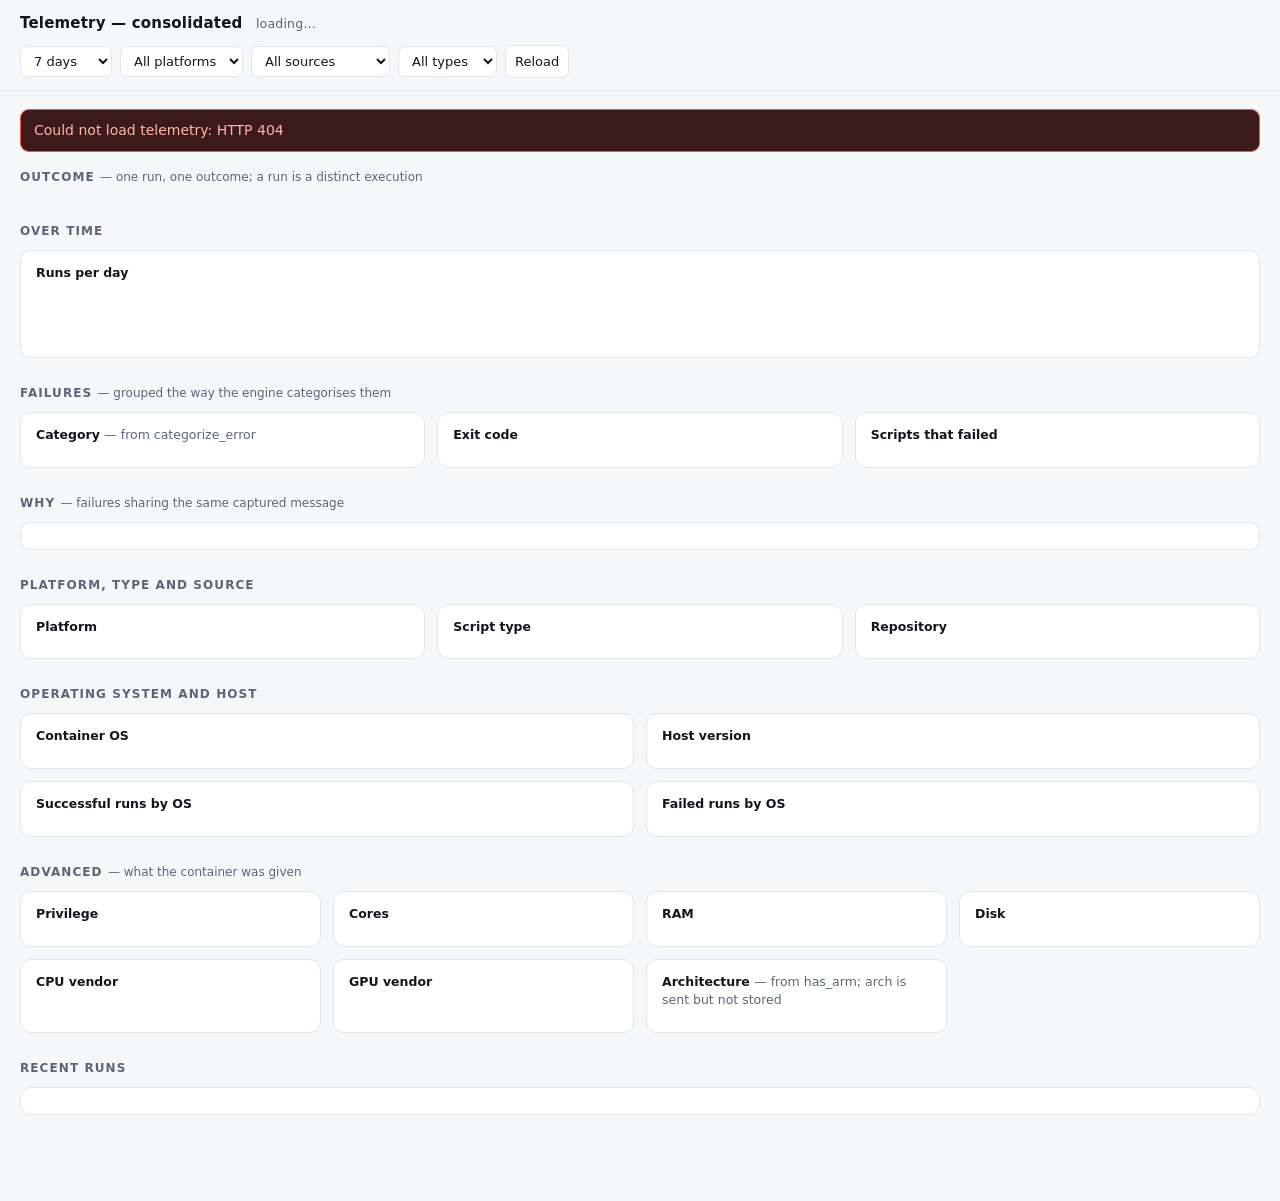
==== public/templates/new/index.html @ acf68f0f "Add a consolidated dashboard at /new, beside the existing three One page for what currently takes th" ====
<!doctype html>
<html lang="en">
<head>
<meta charset="utf-8">
<meta name="viewport" content="width=device-width, initial-scale=1">
<title>Telemetry — consolidated</title>
<style>
  :root {
    --bg: #0f1115; --panel: #171a21; --line: #262b36; --ink: #e6e9ef;
    --muted: #8b93a7; --ok: #3fb950; --bad: #f85149; --warn: #d29922;
    --idle: #6e7681; --accent: #58a6ff;
  }
  @media (prefers-color-scheme: light) {
    :root { --bg:#f6f7f9; --panel:#fff; --line:#e3e6eb; --ink:#12151b;
            --muted:#5c6577; --idle:#9aa2b1; }
  }
  * { box-sizing: border-box; }
  body { margin:0; background:var(--bg); color:var(--ink);
         font:14px/1.5 ui-sans-serif,system-ui,-apple-system,Segoe UI,Roboto,sans-serif; }
  header { position:sticky; top:0; z-index:5; background:var(--bg);
           border-bottom:1px solid var(--line); padding:12px 20px; }
  h1 { font-size:15px; margin:0 0 10px; font-weight:600; letter-spacing:.2px; }
  h1 small { color:var(--muted); font-weight:400; margin-left:8px; }
  .filters { display:flex; flex-wrap:wrap; gap:8px; align-items:center; }
  select, button { background:var(--panel); color:var(--ink);
                   border:1px solid var(--line); border-radius:7px;
                   padding:6px 9px; font:inherit; font-size:13px; }
  button { cursor:pointer; }
  button:hover { border-color:var(--accent); }
  main { padding:18px 20px 60px; max-width:1500px; margin:0 auto; }
  section { margin-bottom:26px; }
  h2 { font-size:12px; text-transform:uppercase; letter-spacing:.09em;
       color:var(--muted); margin:0 0 10px; font-weight:600; }
  h2 .note { text-transform:none; letter-spacing:0; font-weight:400; }
  .grid { display:grid; gap:12px; }
  .g5 { grid-template-columns:repeat(auto-fit,minmax(165px,1fr)); }
  .g3 { grid-template-columns:repeat(auto-fit,minmax(300px,1fr)); }
  .g2 { grid-template-columns:repeat(auto-fit,minmax(430px,1fr)); }
  .card { background:var(--panel); border:1px solid var(--line);
          border-radius:11px; padding:13px 15px; }
  .kpi .n { font-size:27px; font-weight:650; line-height:1.15;
            font-variant-numeric:tabular-nums; }
  .kpi .l { color:var(--muted); font-size:12px; margin-top:2px; }
  .kpi .s { color:var(--muted); font-size:11px; margin-top:5px; }
  .ok{color:var(--ok)} .bad{color:var(--bad)} .warn{color:var(--warn)}
  .idle{color:var(--idle)}
  .card h3 { font-size:12.5px; margin:0 0 9px; font-weight:600; }
  .card h3 span { color:var(--muted); font-weight:400; }
  .bars { display:flex; flex-direction:column; gap:5px; }
  .bar { display:grid; grid-template-columns:1fr auto; gap:8px;
         align-items:center; font-size:12.5px; }
  .bar .t { position:relative; padding:3px 7px; border-radius:5px;
            background:var(--line); overflow:hidden; white-space:nowrap;
            text-overflow:ellipsis; }
  .bar .t i { position:absolute; inset:0 auto 0 0; background:var(--accent);
              opacity:.26; font-style:normal; }
  .bar .t b { position:relative; font-weight:500; }
  .bar .v { color:var(--muted); font-variant-numeric:tabular-nums;
            font-size:12px; }
  table { width:100%; border-collapse:collapse; font-size:12.5px; }
  th { text-align:left; color:var(--muted); font-weight:600; font-size:11px;
       text-transform:uppercase; letter-spacing:.05em;
       padding:5px 8px; border-bottom:1px solid var(--line); }
  td { padding:5px 8px; border-bottom:1px solid var(--line);
       vertical-align:top; }
  tr:last-child td { border-bottom:0; }
  td.num, th.num { text-align:right; font-variant-numeric:tabular-nums; }
  code { font:12px/1.4 ui-monospace,SFMono-Regular,Menlo,monospace;
         color:var(--muted); word-break:break-word; }
  .pill { display:inline-block; padding:1px 6px; border-radius:20px;
          font-size:11px; border:1px solid var(--line); }
  .spark { display:flex; align-items:flex-end; gap:2px; height:52px; }
  .spark div { flex:1; background:var(--accent); opacity:.5;
               border-radius:2px 2px 0 0; min-height:1px; }
  .spark div.f { background:var(--bad); opacity:.75; }
  .note { color:var(--muted); font-size:12px; }
  .empty { color:var(--muted); font-size:12.5px; padding:6px 0; }
  #err { display:none; background:#3d1a1a; border:1px solid var(--bad);
         color:#ffb4ae; padding:10px 13px; border-radius:9px; margin-bottom:16px; }
</style>
</head>
<body>
<header>
  <h1>Telemetry — consolidated <small id="sub">loading…</small></h1>
  <div class="filters">
    <select id="days">
      <option value="1">Today</option>
      <option value="7" selected>7 days</option>
      <option value="30">30 days</option>
      <option value="90">90 days</option>
      <option value="365">1 year</option>
    </select>
    <select id="platform">
      <option value="">All platforms</option>
      <option value="pve">Proxmox VE</option>
      <option value="incus">Incus</option>
    </select>
    <select id="repo">
      <option value="">All sources</option>
      <option value="ProxmoxVE">ProxmoxVE</option>
      <option value="ProxmoxVED">ProxmoxVED</option>
      <option value="external">external / forks</option>
    </select>
    <select id="ctype">
      <option value="">All types</option>
      <option value="lxc">LXC</option>
      <option value="vm">VM</option>
      <option value="addon">Addon</option>
      <option value="pve">Host tool</option>
    </select>
    <button id="reload">Reload</button>
    <span class="note" id="stamp"></span>
  </div>
</header>

<main>
  <div id="err"></div>

  <section>
    <h2>Outcome <span class="note">— one run, one outcome; a run is a distinct execution</span></h2>
    <div class="grid g5" id="kpis"></div>
  </section>

  <section>
    <h2>Over time</h2>
    <div class="card">
      <h3>Runs per day <span id="dailyLegend"></span></h3>
      <div class="spark" id="spark"></div>
    </div>
  </section>

  <section>
    <h2>Failures <span class="note">— grouped the way the engine categorises them</span></h2>
    <div class="grid g3">
      <div class="card"><h3>Category <span>— from categorize_error</span></h3><div class="bars" id="categories"></div></div>
      <div class="card"><h3>Exit code</h3><div class="bars" id="exit_codes"></div></div>
      <div class="card"><h3>Scripts that failed</h3><div id="failing"></div></div>
    </div>
  </section>

  <section>
    <h2>Why <span class="note">— failures sharing the same captured message</span></h2>
    <div class="card"><div id="signatures"></div></div>
  </section>

  <section>
    <h2>Platform, type and source</h2>
    <div class="grid g3">
      <div class="card"><h3>Platform</h3><div class="bars" id="by_platform"></div></div>
      <div class="card"><h3>Script type</h3><div class="bars" id="by_type"></div></div>
      <div class="card"><h3>Repository</h3><div class="bars" id="by_repo"></div></div>
    </div>
  </section>

  <section>
    <h2>Operating system and host</h2>
    <div class="grid g2">
      <div class="card"><h3>Container OS</h3><div class="bars" id="by_os"></div></div>
      <div class="card"><h3>Host version</h3><div class="bars" id="by_host_version"></div></div>
      <div class="card"><h3>Successful runs by OS</h3><div class="bars" id="success_by_os"></div></div>
      <div class="card"><h3>Failed runs by OS</h3><div class="bars" id="failures_by_os"></div></div>
    </div>
  </section>

  <section>
    <h2>Advanced <span class="note">— what the container was given</span></h2>
    <div class="grid g3">
      <div class="card"><h3>Privilege</h3><div class="bars" id="by_privilege"></div></div>
      <div class="card"><h3>Cores</h3><div class="bars" id="by_cores"></div></div>
      <div class="card"><h3>RAM</h3><div class="bars" id="by_ram"></div></div>
      <div class="card"><h3>Disk</h3><div class="bars" id="by_disk"></div></div>
      <div class="card"><h3>CPU vendor</h3><div class="bars" id="by_cpu"></div></div>
      <div class="card"><h3>GPU vendor</h3><div class="bars" id="by_gpu"></div></div>
      <div class="card"><h3>Architecture <span>— from has_arm; arch is sent but not stored</span></h3><div class="bars" id="by_arm"></div></div>
    </div>
  </section>

  <section>
    <h2>Recent runs</h2>
    <div class="card"><div id="recent"></div></div>
  </section>
</main>

<script>
const $ = id => document.getElementById(id);
const esc = s => String(s ?? "").replace(/[&<>"']/g, c =>
  ({ "&": "&amp;", "<": "&lt;", ">": "&gt;", '"': "&quot;", "'": "&#39;" }[c]));
const n = v => (v ?? 0).toLocaleString();

/* A rate over a tiny denominator is noise dressed as a number, and an empty
   window is not "0.0%" — it is "no data". Both say so instead of pretending. */
function pct(part, whole, floor = 20) {
  if (!whole) return { text: "no data", cls: "idle" };
  const p = (part / whole) * 100;
  if (whole < floor) return { text: p.toFixed(1) + "%", cls: "idle" };
  return { text: p.toFixed(1) + "%", cls: p >= 90 ? "ok" : p >= 70 ? "warn" : "bad" };
}

function bars(el, items, cls) {
  const box = $(el);
  if (!items || !items.length) { box.innerHTML = '<div class="empty">no data</div>'; return; }
  const max = Math.max(...items.map(i => i.count)) || 1;
  box.innerHTML = items.map(i => `
    <div class="bar">
      <span class="t" title="${esc(i.label)}">
        <i style="width:${(i.count / max) * 100}%${cls ? ";background:var(--" + cls + ")" : ""}"></i>
        <b>${esc(i.label)}</b>
      </span>
      <span class="v">${n(i.count)}</span>
    </div>`).join("");
}

function render(d) {
  const o = d.outcome;
  const sr = pct(o.success, o.success + o.failed);

  $("sub").textContent =
    `${n(o.runs)} runs · ${d.days} day${d.days === 1 ? "" : "s"}` +
    (d.platform ? ` · ${d.platform}` : "") + (d.repo ? ` · ${d.repo}` : "");

  $("kpis").innerHTML = [
    ["Runs", n(o.runs), "",
      `distinct executions${o.unfinished ? ` · ${n(o.unfinished)} never finished` : ""}`],
    ["Success rate", sr.text, sr.cls, `${n(o.success)} of ${n(o.success + o.failed)} that ended`],
    ["Failed", n(o.failed), o.failed ? "bad" : "", "reported a terminal failure"],
    ["Aborted", n(o.aborted), o.aborted ? "warn" : "", "stopped by the user"],
    ["Median install", d.median_duration ? d.median_duration + " s" : "no data",
      "", "successful runs only"],
  ].map(([l, v, c, s]) => `
    <div class="card kpi"><div class="n ${c}">${v}</div>
    <div class="l">${l}</div><div class="s">${s}</div></div>`).join("");

  const days = d.daily || [];
  const maxd = Math.max(1, ...days.map(x => x.runs));
  $("spark").innerHTML = days.map(x => `
    <div title="${esc(x.day)}: ${n(x.runs)} runs, ${n(x.failed)} failed"
         style="height:${(x.runs / maxd) * 100}%"
         class="${x.failed && x.failed / Math.max(1, x.runs) > 0.2 ? "f" : ""}"></div>`).join("")
    || '<div class="empty">no data</div>';
  $("dailyLegend").textContent = days.length
    ? `— ${days.length} day(s); red when over 20% failed` : "";

  bars("categories", d.categories, "bad");
  bars("exit_codes", d.exit_codes, "bad");
  bars("by_platform", d.by_platform);
  bars("by_type", d.by_type);
  bars("by_repo", d.by_repo);
  bars("by_os", d.by_os);
  bars("by_host_version", d.by_host_version);
  bars("success_by_os", d.success_by_os, "ok");
  bars("failures_by_os", d.failures_by_os, "bad");
  bars("by_privilege", d.by_privilege);
  bars("by_cores", d.by_cores);
  bars("by_ram", d.by_ram);
  bars("by_disk", d.by_disk);
  bars("by_cpu", d.by_cpu);
  bars("by_gpu", d.by_gpu);
  bars("by_arm", d.by_arm);

  const f = d.failing || [];
  $("failing").innerHTML = f.length ? `<table>
    <tr><th>Script</th><th class="num">Failed</th><th class="num">Runs</th><th class="num">Rate</th></tr>
    ${f.map(x => { const r = pct(x.failed, x.runs); return `<tr>
      <td>${esc(x.app)}</td><td class="num">${n(x.failed)}</td>
      <td class="num">${n(x.runs)}</td>
      <td class="num ${r.cls}">${r.text}</td></tr>`; }).join("")}
    </table>` : '<div class="empty">no failures in this window</div>';

  const s = d.signatures || [];
  $("signatures").innerHTML = s.length ? `<table>
    <tr><th>Category</th><th class="num">Exit</th><th>Message</th>
        <th class="num">Runs</th><th class="num">Scripts</th></tr>
    ${s.map(x => `<tr>
      <td><span class="pill">${esc(x.category || "uncategorised")}</span></td>
      <td class="num">${x.exit_code}</td>
      <td><code>${esc(x.message)}</code></td>
      <td class="num">${n(x.count)}</td><td class="num">${n(x.apps)}</td></tr>`).join("")}
    </table>` : '<div class="empty">no failures carried a message in this window</div>';

  const r = d.recent || [];
  const cls = st => st === "success" ? "ok" : st === "failed" ? "bad"
    : st === "aborted" ? "warn" : "idle";
  $("recent").innerHTML = r.length ? `<table>
    <tr><th>When</th><th>Script</th><th>Type</th><th>Platform</th><th>OS</th>
        <th>Status</th><th class="num">Exit</th><th>Detail</th></tr>
    ${r.map(x => `<tr>
      <td>${esc(x.last_seen)}</td><td>${esc(x.app)}</td>
      <td>${esc(x.type)}</td><td>${esc(x.platform || "—")}</td>
      <td>${esc((x.os || "").trim() || "—")}</td>
      <td class="${cls(x.status)}">${esc(x.status)}</td>
      <td class="num">${x.exit_code || ""}</td>
      <td><code>${esc(x.error || "")}</code></td></tr>`).join("")}
    </table>` : '<div class="empty">no runs in this window</div>';
}

async function load() {
  const q = new URLSearchParams({
    days: $("days").value, platform: $("platform").value,
    repo: $("repo").value, ctype: $("ctype").value,
  });
  $("err").style.display = "none";
  $("stamp").textContent = "loading…";
  try {
    const res = await fetch("/api/new?" + q.toString(), { cache: "no-store" });
    if (!res.ok) throw new Error(`HTTP ${res.status}`);
    render(await res.json());
    $("stamp").textContent = "updated " + new Date().toLocaleTimeString();
  } catch (e) {
    $("err").style.display = "block";
    $("err").textContent = "Could not load telemetry: " + e.message;
    $("stamp").textContent = "";
  }
}

["days", "platform", "repo", "ctype"].forEach(id =>
  $(id).addEventListener("change", load));
$("reload").addEventListener("click", load);
load();
</script>
</body>
</html>
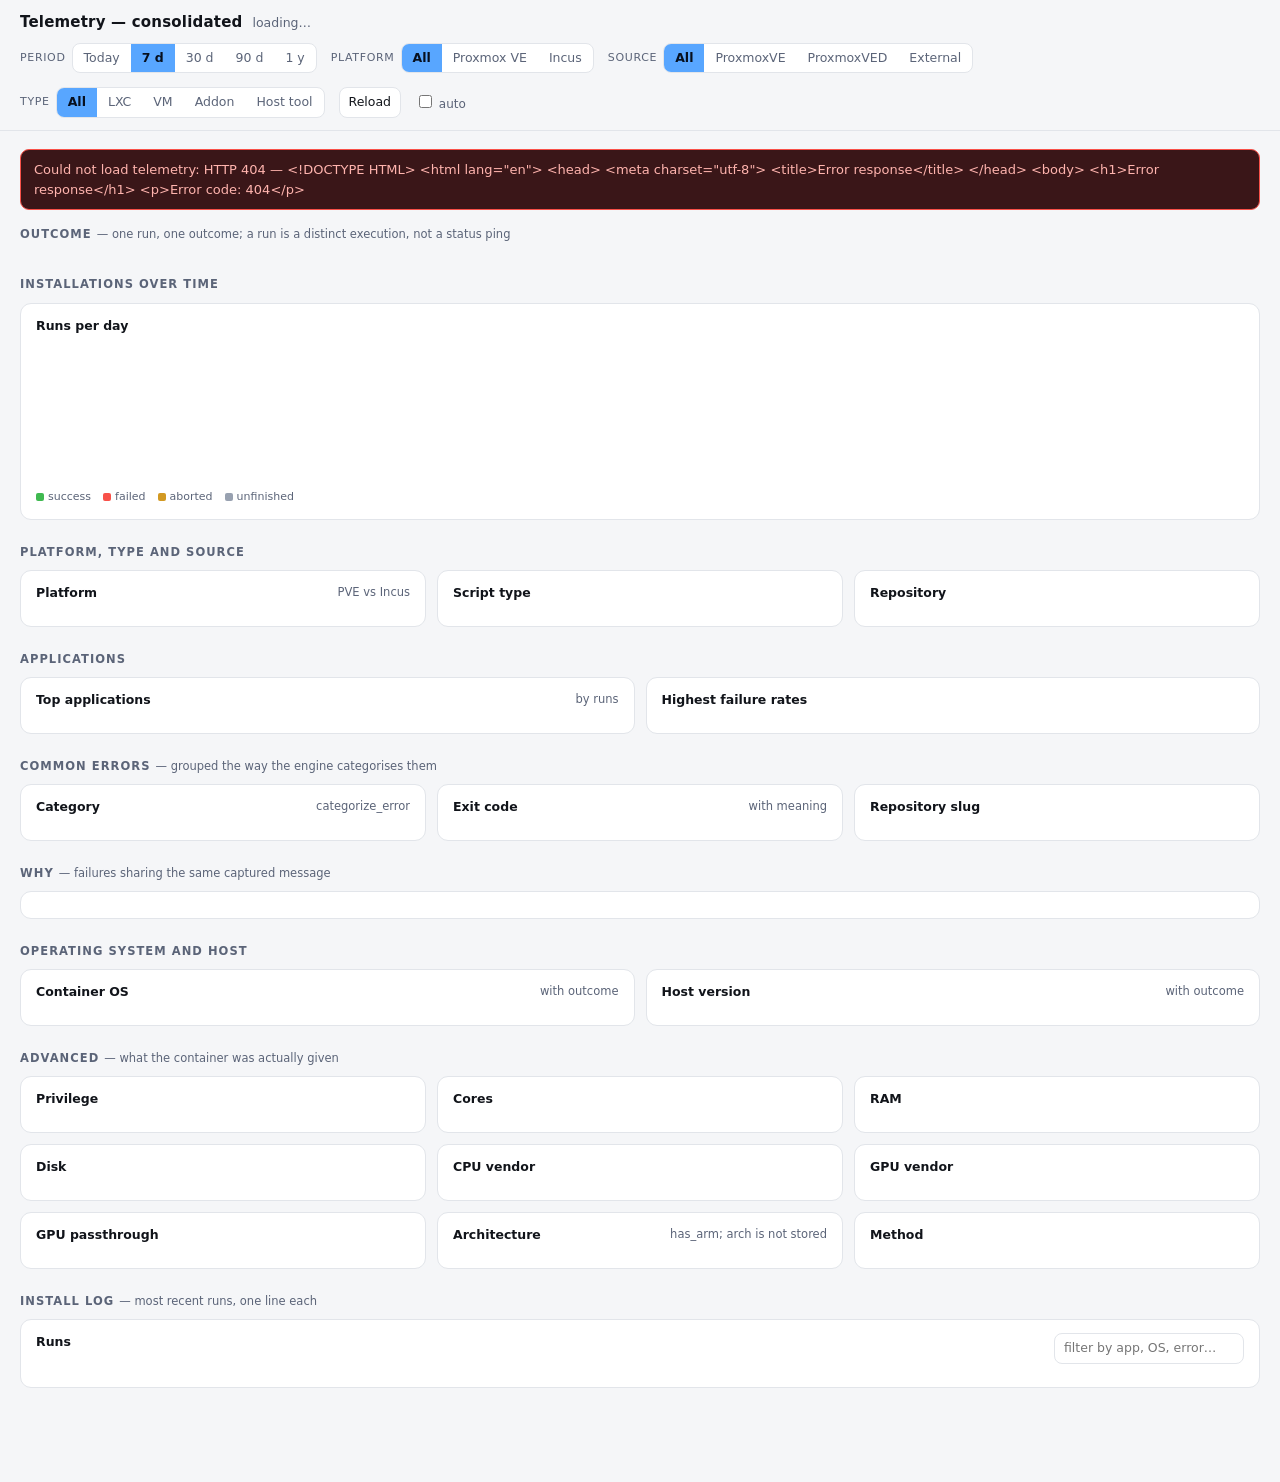
==== commit 4108ba81: "Make /new a complete dashboard, and fix the 500 that made it useless The first version returned 500 " ====
--- a/public/templates/new/index.html
+++ b/public/templates/new/index.html
@@ -6,110 +6,143 @@
 <title>Telemetry — consolidated</title>
 <style>
   :root {
-    --bg: #0f1115; --panel: #171a21; --line: #262b36; --ink: #e6e9ef;
-    --muted: #8b93a7; --ok: #3fb950; --bad: #f85149; --warn: #d29922;
-    --idle: #6e7681; --accent: #58a6ff;
+    --bg:#0d1017; --panel:#151922; --panel2:#1b2029; --line:#252b37;
+    --ink:#e7eaf0; --muted:#8892a6; --ok:#3fb950; --bad:#f85149;
+    --warn:#d29922; --idle:#6e7681; --accent:#58a6ff; --violet:#a371f7;
   }
   @media (prefers-color-scheme: light) {
-    :root { --bg:#f6f7f9; --panel:#fff; --line:#e3e6eb; --ink:#12151b;
-            --muted:#5c6577; --idle:#9aa2b1; }
+    :root { --bg:#f5f6f8; --panel:#fff; --panel2:#f0f2f5; --line:#e2e5ea;
+            --ink:#11141a; --muted:#5b6478; --idle:#98a1b0; }
   }
-  * { box-sizing: border-box; }
+  * { box-sizing:border-box; }
   body { margin:0; background:var(--bg); color:var(--ink);
          font:14px/1.5 ui-sans-serif,system-ui,-apple-system,Segoe UI,Roboto,sans-serif; }
-  header { position:sticky; top:0; z-index:5; background:var(--bg);
-           border-bottom:1px solid var(--line); padding:12px 20px; }
-  h1 { font-size:15px; margin:0 0 10px; font-weight:600; letter-spacing:.2px; }
-  h1 small { color:var(--muted); font-weight:400; margin-left:8px; }
-  .filters { display:flex; flex-wrap:wrap; gap:8px; align-items:center; }
-  select, button { background:var(--panel); color:var(--ink);
-                   border:1px solid var(--line); border-radius:7px;
-                   padding:6px 9px; font:inherit; font-size:13px; }
-  button { cursor:pointer; }
-  button:hover { border-color:var(--accent); }
-  main { padding:18px 20px 60px; max-width:1500px; margin:0 auto; }
-  section { margin-bottom:26px; }
-  h2 { font-size:12px; text-transform:uppercase; letter-spacing:.09em;
-       color:var(--muted); margin:0 0 10px; font-weight:600; }
-  h2 .note { text-transform:none; letter-spacing:0; font-weight:400; }
-  .grid { display:grid; gap:12px; }
-  .g5 { grid-template-columns:repeat(auto-fit,minmax(165px,1fr)); }
-  .g3 { grid-template-columns:repeat(auto-fit,minmax(300px,1fr)); }
-  .g2 { grid-template-columns:repeat(auto-fit,minmax(430px,1fr)); }
+  header { position:sticky; top:0; z-index:10; background:var(--bg);
+           border-bottom:1px solid var(--line); padding:11px 20px 12px; }
+  .titlebar { display:flex; align-items:baseline; gap:10px; flex-wrap:wrap;
+              margin-bottom:9px; }
+  h1 { font-size:15px; margin:0; font-weight:650; letter-spacing:.2px; }
+  .sub { color:var(--muted); font-size:12.5px; }
+  .filters { display:flex; flex-wrap:wrap; gap:14px; align-items:center; }
+  .fg { display:flex; align-items:center; gap:6px; }
+  .fg > label { color:var(--muted); font-size:11px; text-transform:uppercase;
+                letter-spacing:.06em; }
+  .seg { display:flex; background:var(--panel); border:1px solid var(--line);
+         border-radius:8px; overflow:hidden; }
+  .seg button { border:0; background:transparent; color:var(--muted);
+                padding:5px 11px; font:inherit; font-size:12.5px; cursor:pointer; }
+  .seg button.on { background:var(--accent); color:#07101f; font-weight:600; }
+  .seg button:hover:not(.on) { color:var(--ink); }
+  select, .btn { background:var(--panel); color:var(--ink);
+                 border:1px solid var(--line); border-radius:8px;
+                 padding:5px 9px; font:inherit; font-size:12.5px; }
+  .btn { cursor:pointer; }
+  .btn:hover { border-color:var(--accent); }
+  main { padding:18px 20px 70px; max-width:1600px; margin:0 auto; }
+  section { margin-bottom:24px; }
+  h2 { font-size:11.5px; text-transform:uppercase; letter-spacing:.09em;
+       color:var(--muted); margin:0 0 9px; font-weight:650; }
+  h2 .n { text-transform:none; letter-spacing:0; font-weight:400; }
+  .grid { display:grid; gap:11px; }
+  .g6 { grid-template-columns:repeat(auto-fit,minmax(158px,1fr)); }
+  .g3 { grid-template-columns:repeat(auto-fit,minmax(320px,1fr)); }
+  .g2 { grid-template-columns:repeat(auto-fit,minmax(460px,1fr)); }
   .card { background:var(--panel); border:1px solid var(--line);
-          border-radius:11px; padding:13px 15px; }
-  .kpi .n { font-size:27px; font-weight:650; line-height:1.15;
+          border-radius:11px; padding:13px 15px; min-width:0; }
+  .kpi .v { font-size:26px; font-weight:650; line-height:1.15;
             font-variant-numeric:tabular-nums; }
-  .kpi .l { color:var(--muted); font-size:12px; margin-top:2px; }
-  .kpi .s { color:var(--muted); font-size:11px; margin-top:5px; }
+  .kpi .k { color:var(--muted); font-size:12px; margin-top:1px; }
+  .kpi .h { color:var(--muted); font-size:11px; margin-top:5px; }
   .ok{color:var(--ok)} .bad{color:var(--bad)} .warn{color:var(--warn)}
-  .idle{color:var(--idle)}
-  .card h3 { font-size:12.5px; margin:0 0 9px; font-weight:600; }
-  .card h3 span { color:var(--muted); font-weight:400; }
+  .idle{color:var(--idle)} .vio{color:var(--violet)}
+  .card h3 { font-size:12.5px; margin:0 0 10px; font-weight:650;
+             display:flex; justify-content:space-between; gap:8px; }
+  .card h3 span { color:var(--muted); font-weight:400; font-size:11.5px; }
   .bars { display:flex; flex-direction:column; gap:5px; }
-  .bar { display:grid; grid-template-columns:1fr auto; gap:8px;
+  .bar { display:grid; grid-template-columns:1fr auto; gap:9px;
          align-items:center; font-size:12.5px; }
-  .bar .t { position:relative; padding:3px 7px; border-radius:5px;
-            background:var(--line); overflow:hidden; white-space:nowrap;
+  .bar .t { position:relative; padding:3px 8px; border-radius:5px;
+            background:var(--panel2); overflow:hidden; white-space:nowrap;
             text-overflow:ellipsis; }
   .bar .t i { position:absolute; inset:0 auto 0 0; background:var(--accent);
-              opacity:.26; font-style:normal; }
+              opacity:.28; font-style:normal; }
   .bar .t b { position:relative; font-weight:500; }
-  .bar .v { color:var(--muted); font-variant-numeric:tabular-nums;
-            font-size:12px; }
+  .bar .v { color:var(--muted); font-variant-numeric:tabular-nums; font-size:12px; }
+  .stack { display:flex; height:7px; border-radius:4px; overflow:hidden;
+           background:var(--panel2); margin-top:3px; }
+  .stack i { display:block; }
   table { width:100%; border-collapse:collapse; font-size:12.5px; }
-  th { text-align:left; color:var(--muted); font-weight:600; font-size:11px;
-       text-transform:uppercase; letter-spacing:.05em;
-       padding:5px 8px; border-bottom:1px solid var(--line); }
-  td { padding:5px 8px; border-bottom:1px solid var(--line);
-       vertical-align:top; }
+  th { text-align:left; color:var(--muted); font-weight:650; font-size:10.5px;
+       text-transform:uppercase; letter-spacing:.05em; padding:5px 8px;
+       border-bottom:1px solid var(--line); white-space:nowrap; }
+  td { padding:5px 8px; border-bottom:1px solid var(--line); vertical-align:top; }
   tr:last-child td { border-bottom:0; }
   td.num, th.num { text-align:right; font-variant-numeric:tabular-nums; }
-  code { font:12px/1.4 ui-monospace,SFMono-Regular,Menlo,monospace;
+  .scroll { max-height:460px; overflow:auto; }
+  code { font:11.5px/1.45 ui-monospace,SFMono-Regular,Menlo,monospace;
          color:var(--muted); word-break:break-word; }
-  .pill { display:inline-block; padding:1px 6px; border-radius:20px;
-          font-size:11px; border:1px solid var(--line); }
-  .spark { display:flex; align-items:flex-end; gap:2px; height:52px; }
-  .spark div { flex:1; background:var(--accent); opacity:.5;
-               border-radius:2px 2px 0 0; min-height:1px; }
-  .spark div.f { background:var(--bad); opacity:.75; }
+  .pill { display:inline-block; padding:1px 7px; border-radius:20px;
+          font-size:10.5px; border:1px solid var(--line); white-space:nowrap; }
+  .pill.ok{color:var(--ok);border-color:var(--ok)}
+  .pill.bad{color:var(--bad);border-color:var(--bad)}
+  .pill.warn{color:var(--warn);border-color:var(--warn)}
+  .pill.idle{color:var(--idle)}
+  .chart { display:flex; align-items:flex-end; gap:2px; height:132px; }
+  .chart .col { flex:1; display:flex; flex-direction:column-reverse;
+                min-width:2px; border-radius:2px 2px 0 0; overflow:hidden; }
+  .chart .col i { display:block; width:100%; }
+  .axis { display:flex; justify-content:space-between; color:var(--muted);
+          font-size:10.5px; margin-top:5px; }
+  .legend { display:flex; gap:12px; color:var(--muted); font-size:11px;
+            margin-top:7px; flex-wrap:wrap; }
+  .legend b { display:inline-block; width:8px; height:8px; border-radius:2px;
+              margin-right:4px; vertical-align:middle; }
   .note { color:var(--muted); font-size:12px; }
-  .empty { color:var(--muted); font-size:12.5px; padding:6px 0; }
-  #err { display:none; background:#3d1a1a; border:1px solid var(--bad);
-         color:#ffb4ae; padding:10px 13px; border-radius:9px; margin-bottom:16px; }
+  .empty { color:var(--muted); font-size:12.5px; padding:8px 0; }
+  #err { display:none; background:#3a1618; border:1px solid var(--bad);
+         color:#ffb4ae; padding:10px 13px; border-radius:9px; margin-bottom:16px;
+         font-size:13px; }
+  input[type=search] { background:var(--panel); border:1px solid var(--line);
+                       color:var(--ink); border-radius:8px; padding:5px 9px;
+                       font:inherit; font-size:12.5px; min-width:190px; }
 </style>
 </head>
 <body>
 <header>
-  <h1>Telemetry — consolidated <small id="sub">loading…</small></h1>
+  <div class="titlebar">
+    <h1>Telemetry — consolidated</h1>
+    <span class="sub" id="sub">loading…</span>
+    <span class="sub" id="stamp" style="margin-left:auto"></span>
+  </div>
   <div class="filters">
-    <select id="days">
-      <option value="1">Today</option>
-      <option value="7" selected>7 days</option>
-      <option value="30">30 days</option>
-      <option value="90">90 days</option>
-      <option value="365">1 year</option>
-    </select>
-    <select id="platform">
-      <option value="">All platforms</option>
-      <option value="pve">Proxmox VE</option>
-      <option value="incus">Incus</option>
-    </select>
-    <select id="repo">
-      <option value="">All sources</option>
-      <option value="ProxmoxVE">ProxmoxVE</option>
-      <option value="ProxmoxVED">ProxmoxVED</option>
-      <option value="external">external / forks</option>
-    </select>
-    <select id="ctype">
-      <option value="">All types</option>
-      <option value="lxc">LXC</option>
-      <option value="vm">VM</option>
-      <option value="addon">Addon</option>
-      <option value="pve">Host tool</option>
-    </select>
-    <button id="reload">Reload</button>
-    <span class="note" id="stamp"></span>
+    <div class="fg"><label>Period</label>
+      <div class="seg" id="days">
+        <button data-v="1">Today</button><button data-v="7" class="on">7 d</button>
+        <button data-v="30">30 d</button><button data-v="90">90 d</button>
+        <button data-v="365">1 y</button>
+      </div>
+    </div>
+    <div class="fg"><label>Platform</label>
+      <div class="seg" id="platform">
+        <button data-v="" class="on">All</button>
+        <button data-v="pve">Proxmox VE</button><button data-v="incus">Incus</button>
+      </div>
+    </div>
+    <div class="fg"><label>Source</label>
+      <div class="seg" id="repo">
+        <button data-v="" class="on">All</button><button data-v="ProxmoxVE">ProxmoxVE</button>
+        <button data-v="ProxmoxVED">ProxmoxVED</button><button data-v="external">External</button>
+      </div>
+    </div>
+    <div class="fg"><label>Type</label>
+      <div class="seg" id="ctype">
+        <button data-v="" class="on">All</button><button data-v="lxc">LXC</button>
+        <button data-v="vm">VM</button><button data-v="addon">Addon</button>
+        <button data-v="pve">Host tool</button>
+      </div>
+    </div>
+    <button class="btn" id="reload">Reload</button>
+    <label class="note"><input type="checkbox" id="auto"> auto</label>
   </div>
 </header>
 
@@ -117,53 +150,73 @@
   <div id="err"></div>
 
   <section>
-    <h2>Outcome <span class="note">— one run, one outcome; a run is a distinct execution</span></h2>
-    <div class="grid g5" id="kpis"></div>
-  </section>
-
-  <section>
-    <h2>Over time</h2>
+    <h2>Outcome <span class="n">— one run, one outcome; a run is a distinct execution, not a status ping</span></h2>
+    <div class="grid g6" id="kpis"></div>
+  </section>
+
+  <section>
+    <h2>Installations over time</h2>
     <div class="card">
-      <h3>Runs per day <span id="dailyLegend"></span></h3>
-      <div class="spark" id="spark"></div>
-    </div>
-  </section>
-
-  <section>
-    <h2>Failures <span class="note">— grouped the way the engine categorises them</span></h2>
-    <div class="grid g3">
-      <div class="card"><h3>Category <span>— from categorize_error</span></h3><div class="bars" id="categories"></div></div>
-      <div class="card"><h3>Exit code</h3><div class="bars" id="exit_codes"></div></div>
-      <div class="card"><h3>Scripts that failed</h3><div id="failing"></div></div>
-    </div>
-  </section>
-
-  <section>
-    <h2>Why <span class="note">— failures sharing the same captured message</span></h2>
-    <div class="card"><div id="signatures"></div></div>
+      <h3>Runs per day <span id="trendMeta"></span></h3>
+      <div class="chart" id="chart"></div>
+      <div class="axis" id="axis"></div>
+      <div class="legend">
+        <span><b style="background:var(--ok)"></b>success</span>
+        <span><b style="background:var(--bad)"></b>failed</span>
+        <span><b style="background:var(--warn)"></b>aborted</span>
+        <span><b style="background:var(--idle)"></b>unfinished</span>
+      </div>
+    </div>
   </section>
 
   <section>
     <h2>Platform, type and source</h2>
     <div class="grid g3">
-      <div class="card"><h3>Platform</h3><div class="bars" id="by_platform"></div></div>
-      <div class="card"><h3>Script type</h3><div class="bars" id="by_type"></div></div>
-      <div class="card"><h3>Repository</h3><div class="bars" id="by_repo"></div></div>
-    </div>
+      <div class="card"><h3>Platform <span>PVE vs Incus</span></h3><div id="by_platform"></div></div>
+      <div class="card"><h3>Script type</h3><div id="by_type"></div></div>
+      <div class="card"><h3>Repository</h3><div id="by_repo"></div></div>
+    </div>
+  </section>
+
+  <section>
+    <h2>Applications</h2>
+    <div class="grid g2">
+      <div class="card"><h3>Top applications <span>by runs</span></h3>
+        <div class="scroll" id="top_apps"></div></div>
+      <div class="card"><h3>Highest failure rates
+        <span id="worstNote"></span></h3>
+        <div class="scroll" id="worst_apps"></div></div>
+    </div>
+  </section>
+
+  <section>
+    <h2>Common errors <span class="n">— grouped the way the engine categorises them</span></h2>
+    <div class="grid g3">
+      <div class="card"><h3>Category <span>categorize_error</span></h3>
+        <div class="bars" id="categories"></div></div>
+      <div class="card"><h3>Exit code <span>with meaning</span></h3>
+        <div class="scroll" id="exit_codes"></div></div>
+      <div class="card"><h3>Repository slug</h3><div class="scroll" id="by_repo_slug"></div></div>
+    </div>
+  </section>
+
+  <section>
+    <h2>Why <span class="n">— failures sharing the same captured message</span></h2>
+    <div class="card"><div class="scroll" id="signatures"></div></div>
   </section>
 
   <section>
     <h2>Operating system and host</h2>
     <div class="grid g2">
-      <div class="card"><h3>Container OS</h3><div class="bars" id="by_os"></div></div>
-      <div class="card"><h3>Host version</h3><div class="bars" id="by_host_version"></div></div>
-      <div class="card"><h3>Successful runs by OS</h3><div class="bars" id="success_by_os"></div></div>
-      <div class="card"><h3>Failed runs by OS</h3><div class="bars" id="failures_by_os"></div></div>
-    </div>
-  </section>
-
-  <section>
-    <h2>Advanced <span class="note">— what the container was given</span></h2>
+      <div class="card"><h3>Container OS <span>with outcome</span></h3>
+        <div class="scroll" id="by_os"></div></div>
+      <div class="card"><h3>Host version <span>with outcome</span></h3>
+        <div class="scroll" id="by_host_version"></div></div>
+    </div>
+  </section>
+
+  <section>
+    <h2>Advanced <span class="n">— what the container was actually given</span></h2>
     <div class="grid g3">
       <div class="card"><h3>Privilege</h3><div class="bars" id="by_privilege"></div></div>
       <div class="card"><h3>Cores</h3><div class="bars" id="by_cores"></div></div>
@@ -171,138 +224,217 @@
       <div class="card"><h3>Disk</h3><div class="bars" id="by_disk"></div></div>
       <div class="card"><h3>CPU vendor</h3><div class="bars" id="by_cpu"></div></div>
       <div class="card"><h3>GPU vendor</h3><div class="bars" id="by_gpu"></div></div>
-      <div class="card"><h3>Architecture <span>— from has_arm; arch is sent but not stored</span></h3><div class="bars" id="by_arm"></div></div>
-    </div>
-  </section>
-
-  <section>
-    <h2>Recent runs</h2>
-    <div class="card"><div id="recent"></div></div>
+      <div class="card"><h3>GPU passthrough</h3><div class="bars" id="by_gpu_passthrough"></div></div>
+      <div class="card"><h3>Architecture <span>has_arm; arch is not stored</span></h3>
+        <div class="bars" id="by_arm"></div></div>
+      <div class="card"><h3>Method</h3><div class="bars" id="by_method"></div></div>
+    </div>
+  </section>
+
+  <section>
+    <h2>Install log <span class="n">— most recent runs, one line each</span></h2>
+    <div class="card">
+      <h3>Runs
+        <span><input type="search" id="logq" placeholder="filter by app, OS, error…"></span>
+      </h3>
+      <div class="scroll" id="recent"></div>
+    </div>
   </section>
 </main>
 
 <script>
 const $ = id => document.getElementById(id);
 const esc = s => String(s ?? "").replace(/[&<>"']/g, c =>
-  ({ "&": "&amp;", "<": "&lt;", ">": "&gt;", '"': "&quot;", "'": "&#39;" }[c]));
+  ({ "&":"&amp;","<":"&lt;",">":"&gt;",'"':"&quot;","'":"&#39;" }[c]));
 const n = v => (v ?? 0).toLocaleString();
-
-/* A rate over a tiny denominator is noise dressed as a number, and an empty
-   window is not "0.0%" — it is "no data". Both say so instead of pretending. */
-function pct(part, whole, floor = 20) {
-  if (!whole) return { text: "no data", cls: "idle" };
+const dur = s => !s ? "—" : s < 60 ? s + "s"
+  : Math.floor(s / 60) + "m " + (s % 60) + "s";
+
+let DATA = null;
+const state = { days: "7", platform: "", repo: "", ctype: "" };
+
+/* A rate over a handful of runs is noise wearing a number's clothes. It is still
+   shown -- hiding it would be its own kind of lie -- but it is not colour-graded,
+   and the card says what the floor is. An empty window reads "no data", never
+   "0.0%" in red. */
+function rate(part, whole, min) {
+  if (!whole) return { text: "—", cls: "idle", weak: true };
   const p = (part / whole) * 100;
-  if (whole < floor) return { text: p.toFixed(1) + "%", cls: "idle" };
-  return { text: p.toFixed(1) + "%", cls: p >= 90 ? "ok" : p >= 70 ? "warn" : "bad" };
-}
-
-function bars(el, items, cls) {
-  const box = $(el);
+  const text = (p < 10 ? p.toFixed(1) : Math.round(p)) + "%";
+  if (whole < min) return { text, cls: "idle", weak: true };
+  return { text, cls: p >= 90 ? "ok" : p >= 70 ? "warn" : "bad", weak: false };
+}
+function failRate(g, min) {
+  const done = g.success + g.failed;      // aborted is a user decision, not a defect
+  if (!done) return { text: "—", cls: "idle", weak: true };
+  const p = (g.failed / done) * 100;
+  const text = (p < 10 ? p.toFixed(1) : Math.round(p)) + "%";
+  if (done < min) return { text, cls: "idle", weak: true };
+  return { text, cls: p >= 30 ? "bad" : p >= 10 ? "warn" : "ok", weak: false };
+}
+
+function bars(el, items, colour) {
+  const box = $(el); if (!box) return;
   if (!items || !items.length) { box.innerHTML = '<div class="empty">no data</div>'; return; }
   const max = Math.max(...items.map(i => i.count)) || 1;
   box.innerHTML = items.map(i => `
     <div class="bar">
       <span class="t" title="${esc(i.label)}">
-        <i style="width:${(i.count / max) * 100}%${cls ? ";background:var(--" + cls + ")" : ""}"></i>
-        <b>${esc(i.label)}</b>
-      </span>
+        <i style="width:${(i.count / max) * 100}%${colour ? ";background:var(--" + colour + ")" : ""}"></i>
+        <b>${esc(i.label)}</b></span>
       <span class="v">${n(i.count)}</span>
     </div>`).join("");
 }
 
+/* One table for every breakdown that carries an outcome, so platform, OS, type
+   and host version are read the same way instead of each inventing a layout. */
+function statTable(el, items, min, opts = {}) {
+  const box = $(el); if (!box) return;
+  if (!items || !items.length) { box.innerHTML = '<div class="empty">no data</div>'; return; }
+  box.innerHTML = `<table>
+    <tr><th>${opts.head || "Name"}</th><th class="num">Runs</th>
+        <th class="num">OK</th><th class="num">Fail</th>
+        <th class="num">${opts.rateHead || "Success"}</th><th style="width:22%"></th></tr>
+    ${items.map(g => {
+      const r = opts.fail ? failRate(g, min) : rate(g.success, g.success + g.failed, min);
+      const t = Math.max(1, g.runs);
+      return `<tr>
+        <td title="${esc(g.label)}">${esc(g.label)}</td>
+        <td class="num">${n(g.runs)}</td>
+        <td class="num ok">${n(g.success)}</td>
+        <td class="num ${g.failed ? "bad" : ""}">${n(g.failed)}</td>
+        <td class="num ${r.cls}"${r.weak ? ' title="below the run floor; shown but not graded"' : ""}>${r.text}</td>
+        <td><span class="stack">
+          <i style="width:${g.success / t * 100}%;background:var(--ok)"></i>
+          <i style="width:${g.failed / t * 100}%;background:var(--bad)"></i>
+          <i style="width:${g.aborted / t * 100}%;background:var(--warn)"></i>
+          <i style="width:${g.unfinished / t * 100}%;background:var(--idle)"></i>
+        </span></td></tr>`;
+    }).join("")}</table>`;
+}
+
+function renderChart(days) {
+  const box = $("chart");
+  if (!days || !days.length) { box.innerHTML = '<div class="empty">no data</div>'; $("axis").textContent = ""; return; }
+  const max = Math.max(1, ...days.map(d => d.runs));
+  box.innerHTML = days.map(d => {
+    // A day with no runs would make every share NaN, which renders as a bar of
+    // full height rather than none.
+    const t = d.runs || 1;
+    const seg = (v, c) => `<i style="height:${v / t * 100}%;background:var(--${c})"></i>`;
+    return `<div class="col" style="height:${d.runs / max * 100}%"
+      title="${esc(d.day)} — ${n(d.runs)} runs: ${n(d.success)} ok, ${n(d.failed)} failed, ${n(d.aborted)} aborted, ${n(d.unfinished)} unfinished">
+      ${seg(d.success, "ok")}${seg(d.failed, "bad")}${seg(d.aborted, "warn")}${seg(d.unfinished, "idle")}
+    </div>`;
+  }).join("");
+  $("axis").innerHTML = `<span>${esc(days[0].day)}</span><span>${esc(days[days.length - 1].day)}</span>`;
+  $("trendMeta").textContent = `${days.length} day(s), peak ${n(max)}`;
+}
+
+function renderLog() {
+  const q = ($("logq").value || "").toLowerCase().trim();
+  const rows = (DATA.recent || []).filter(r => !q ||
+    [r.app, r.os, r.error, r.category, r.platform, r.type, r.repo]
+      .some(v => String(v || "").toLowerCase().includes(q)));
+  const cls = s => s === "success" ? "ok" : s === "failed" ? "bad"
+    : s === "aborted" ? "warn" : "idle";
+  $("recent").innerHTML = rows.length ? `<table>
+    <tr><th>When</th><th>Status</th><th class="num">Exit</th><th>Application</th>
+        <th>Type</th><th>Platform</th><th>OS</th><th>Resources</th>
+        <th class="num">Duration</th><th>Detail</th></tr>
+    ${rows.map(r => `<tr>
+      <td>${esc(r.last_seen)}</td>
+      <td><span class="pill ${cls(r.status)}">${esc(r.status)}</span></td>
+      <td class="num">${r.exit_code || ""}</td>
+      <td>${esc(r.app)}</td>
+      <td>${esc(r.type || "—")}</td>
+      <td>${esc(r.platform || "—")}</td>
+      <td>${esc(r.os || "—")}</td>
+      <td class="note">${r.cores ? `${r.cores}C · ${r.ram}M · ${r.disk}G` : "—"}</td>
+      <td class="num">${dur(r.duration)}</td>
+      <td><code>${esc(r.error || "")}</code>${r.category
+        ? ` <span class="pill idle">${esc(r.category)}</span>` : ""}</td>
+    </tr>`).join("")}</table>`
+    : `<div class="empty">${q ? "nothing matches that filter" : "no runs in this window"}</div>`;
+}
+
 function render(d) {
-  const o = d.outcome;
-  const sr = pct(o.success, o.success + o.failed);
-
-  $("sub").textContent =
-    `${n(o.runs)} runs · ${d.days} day${d.days === 1 ? "" : "s"}` +
-    (d.platform ? ` · ${d.platform}` : "") + (d.repo ? ` · ${d.repo}` : "");
+  DATA = d;
+  const min = d.min_runs || 10;
+  const sr = rate(d.success, d.success + d.failed, min);
+
+  $("sub").textContent = `${n(d.runs)} runs · ${d.days} day${d.days === 1 ? "" : "s"}`
+    + (d.platform ? ` · ${d.platform}` : "") + (d.repo ? ` · ${d.repo}` : "")
+    + (d.type ? ` · ${d.type}` : "");
 
   $("kpis").innerHTML = [
-    ["Runs", n(o.runs), "",
-      `distinct executions${o.unfinished ? ` · ${n(o.unfinished)} never finished` : ""}`],
-    ["Success rate", sr.text, sr.cls, `${n(o.success)} of ${n(o.success + o.failed)} that ended`],
-    ["Failed", n(o.failed), o.failed ? "bad" : "", "reported a terminal failure"],
-    ["Aborted", n(o.aborted), o.aborted ? "warn" : "", "stopped by the user"],
-    ["Median install", d.median_duration ? d.median_duration + " s" : "no data",
-      "", "successful runs only"],
-  ].map(([l, v, c, s]) => `
-    <div class="card kpi"><div class="n ${c}">${v}</div>
-    <div class="l">${l}</div><div class="s">${s}</div></div>`).join("");
-
-  const days = d.daily || [];
-  const maxd = Math.max(1, ...days.map(x => x.runs));
-  $("spark").innerHTML = days.map(x => `
-    <div title="${esc(x.day)}: ${n(x.runs)} runs, ${n(x.failed)} failed"
-         style="height:${(x.runs / maxd) * 100}%"
-         class="${x.failed && x.failed / Math.max(1, x.runs) > 0.2 ? "f" : ""}"></div>`).join("")
-    || '<div class="empty">no data</div>';
-  $("dailyLegend").textContent = days.length
-    ? `— ${days.length} day(s); red when over 20% failed` : "";
+    ["Runs", n(d.runs), "", "distinct executions in this window"],
+    ["Success rate", sr.text, sr.cls, `${n(d.success)} of ${n(d.success + d.failed)} that ended`],
+    ["Failed", n(d.failed), d.failed ? "bad" : "", "reported a terminal failure"],
+    ["Aborted", n(d.aborted), d.aborted ? "warn" : "", "stopped by the user"],
+    ["Unfinished", n(d.unfinished), d.unfinished ? "idle" : "", "never reported an ending"],
+    ["Median install", dur(d.median_duration), "", "successful runs only"],
+    ["All time", n(d.all_time), "vio", "every run ever, ignores the filters"],
+  ].map(([k, v, c, h]) => `<div class="card kpi">
+      <div class="v ${c}">${v}</div><div class="k">${k}</div><div class="h">${h}</div>
+    </div>`).join("");
+
+  renderChart(d.daily);
+
+  statTable("by_platform", d.by_platform, min, { head: "Platform" });
+  statTable("by_type", d.by_type, min, { head: "Type" });
+  statTable("by_repo", d.by_repo, min, { head: "Source" });
+  statTable("top_apps", d.top_apps, min, { head: "Application" });
+  statTable("worst_apps", d.worst_apps, min,
+    { head: "Application", fail: true, rateHead: "Fail rate" });
+  statTable("by_os", d.by_os, min, { head: "OS" });
+  statTable("by_host_version", d.by_host_version, min, { head: "Host" });
+  statTable("by_repo_slug", d.by_repo_slug, min, { head: "Slug" });
+
+  $("worstNote").textContent = `graded from ${min} finished runs up`;
 
   bars("categories", d.categories, "bad");
-  bars("exit_codes", d.exit_codes, "bad");
-  bars("by_platform", d.by_platform);
-  bars("by_type", d.by_type);
-  bars("by_repo", d.by_repo);
-  bars("by_os", d.by_os);
-  bars("by_host_version", d.by_host_version);
-  bars("success_by_os", d.success_by_os, "ok");
-  bars("failures_by_os", d.failures_by_os, "bad");
   bars("by_privilege", d.by_privilege);
   bars("by_cores", d.by_cores);
   bars("by_ram", d.by_ram);
   bars("by_disk", d.by_disk);
   bars("by_cpu", d.by_cpu);
   bars("by_gpu", d.by_gpu);
+  bars("by_gpu_passthrough", d.by_gpu_passthrough);
   bars("by_arm", d.by_arm);
-
-  const f = d.failing || [];
-  $("failing").innerHTML = f.length ? `<table>
-    <tr><th>Script</th><th class="num">Failed</th><th class="num">Runs</th><th class="num">Rate</th></tr>
-    ${f.map(x => { const r = pct(x.failed, x.runs); return `<tr>
-      <td>${esc(x.app)}</td><td class="num">${n(x.failed)}</td>
-      <td class="num">${n(x.runs)}</td>
-      <td class="num ${r.cls}">${r.text}</td></tr>`; }).join("")}
-    </table>` : '<div class="empty">no failures in this window</div>';
-
-  const s = d.signatures || [];
-  $("signatures").innerHTML = s.length ? `<table>
+  bars("by_method", d.by_method);
+
+  const ec = d.exit_codes || [];
+  $("exit_codes").innerHTML = ec.length ? `<table>
+    <tr><th class="num">Code</th><th>Meaning</th><th class="num">Runs</th><th class="num">Apps</th></tr>
+    ${ec.map(x => `<tr><td class="num bad">${x.code}</td>
+      <td>${esc(x.desc || "—")}</td>
+      <td class="num">${n(x.count)}</td><td class="num">${n(x.apps)}</td></tr>`).join("")}
+    </table>` : '<div class="empty">no failures with an exit code here</div>';
+
+  const sg = d.signatures || [];
+  $("signatures").innerHTML = sg.length ? `<table>
     <tr><th>Category</th><th class="num">Exit</th><th>Message</th>
-        <th class="num">Runs</th><th class="num">Scripts</th></tr>
-    ${s.map(x => `<tr>
+        <th class="num">Runs</th><th class="num">Apps</th></tr>
+    ${sg.map(x => `<tr>
       <td><span class="pill">${esc(x.category || "uncategorised")}</span></td>
       <td class="num">${x.exit_code}</td>
       <td><code>${esc(x.message)}</code></td>
       <td class="num">${n(x.count)}</td><td class="num">${n(x.apps)}</td></tr>`).join("")}
-    </table>` : '<div class="empty">no failures carried a message in this window</div>';
-
-  const r = d.recent || [];
-  const cls = st => st === "success" ? "ok" : st === "failed" ? "bad"
-    : st === "aborted" ? "warn" : "idle";
-  $("recent").innerHTML = r.length ? `<table>
-    <tr><th>When</th><th>Script</th><th>Type</th><th>Platform</th><th>OS</th>
-        <th>Status</th><th class="num">Exit</th><th>Detail</th></tr>
-    ${r.map(x => `<tr>
-      <td>${esc(x.last_seen)}</td><td>${esc(x.app)}</td>
-      <td>${esc(x.type)}</td><td>${esc(x.platform || "—")}</td>
-      <td>${esc((x.os || "").trim() || "—")}</td>
-      <td class="${cls(x.status)}">${esc(x.status)}</td>
-      <td class="num">${x.exit_code || ""}</td>
-      <td><code>${esc(x.error || "")}</code></td></tr>`).join("")}
-    </table>` : '<div class="empty">no runs in this window</div>';
+    </table>` : '<div class="empty">no failure carried a message in this window</div>';
+
+  renderLog();
 }
 
 async function load() {
   const q = new URLSearchParams({
-    days: $("days").value, platform: $("platform").value,
-    repo: $("repo").value, ctype: $("ctype").value,
+    days: state.days, platform: state.platform, repo: state.repo, ctype: state.ctype,
   });
   $("err").style.display = "none";
   $("stamp").textContent = "loading…";
   try {
-    const res = await fetch("/api/new?" + q.toString(), { cache: "no-store" });
-    if (!res.ok) throw new Error(`HTTP ${res.status}`);
+    const res = await fetch("/api/new?" + q, { cache: "no-store" });
+    if (!res.ok) throw new Error(`HTTP ${res.status} — ${(await res.text()).slice(0, 200)}`);
     render(await res.json());
     $("stamp").textContent = "updated " + new Date().toLocaleTimeString();
   } catch (e) {
@@ -312,9 +444,21 @@
   }
 }
 
-["days", "platform", "repo", "ctype"].forEach(id =>
-  $(id).addEventListener("change", load));
+for (const id of ["days", "platform", "repo", "ctype"]) {
+  $(id).addEventListener("click", ev => {
+    const b = ev.target.closest("button"); if (!b) return;
+    [...ev.currentTarget.children].forEach(c => c.classList.toggle("on", c === b));
+    state[id] = b.dataset.v;
+    load();
+  });
+}
 $("reload").addEventListener("click", load);
+$("logq").addEventListener("input", () => DATA && renderLog());
+let timer = null;
+$("auto").addEventListener("change", e => {
+  clearInterval(timer);
+  if (e.target.checked) timer = setInterval(load, 60000);
+});
 load();
 </script>
 </body>
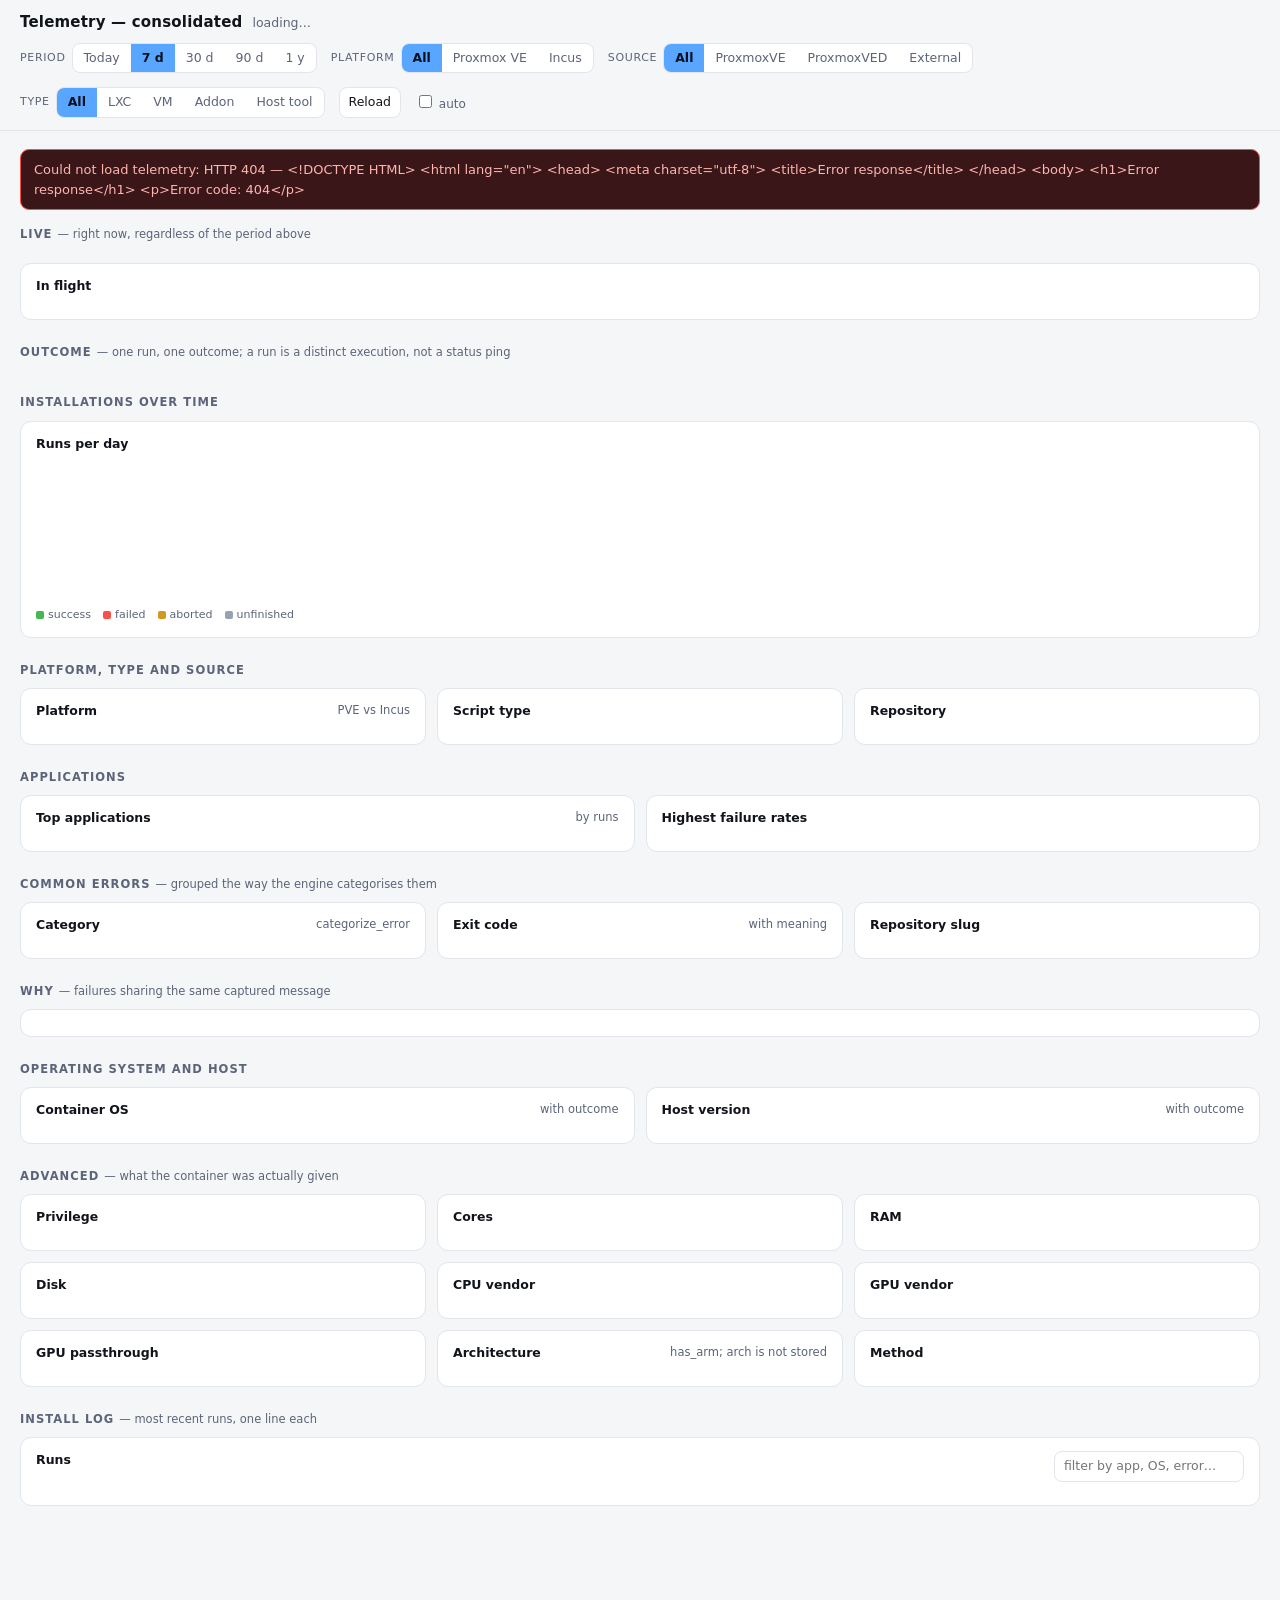
==== commit ead9d8bd: "Fix the 500 at its real cause, add live statistics, degrade per section The page returned 500 twice." ====
--- a/public/templates/new/index.html
+++ b/public/templates/new/index.html
@@ -102,6 +102,11 @@
   #err { display:none; background:#3a1618; border:1px solid var(--bad);
          color:#ffb4ae; padding:10px 13px; border-radius:9px; margin-bottom:16px;
          font-size:13px; }
+  #warn { display:none; background:#332708; border:1px solid var(--warn);
+          color:#f2cc7a; padding:10px 13px; border-radius:9px; margin-bottom:16px;
+          font-size:12.5px; }
+  #warn code { color:#f2cc7a; }
+  .accentv { color:var(--accent); }
   input[type=search] { background:var(--panel); border:1px solid var(--line);
                        color:var(--ink); border-radius:8px; padding:5px 9px;
                        font:inherit; font-size:12.5px; min-width:190px; }
@@ -148,6 +153,15 @@
 
 <main>
   <div id="err"></div>
+  <div id="warn"></div>
+
+  <section>
+    <h2>Live <span class="n">— right now, regardless of the period above</span></h2>
+    <div class="grid g6" id="live"></div>
+    <div class="card" style="margin-top:11px"><h3>In flight
+      <span id="liveMeta"></span></h3>
+      <div class="scroll" id="live_now"></div></div>
+  </section>
 
   <section>
     <h2>Outcome <span class="n">— one run, one outcome; a run is a distinct execution, not a status ping</span></h2>
@@ -358,10 +372,51 @@
     : `<div class="empty">${q ? "nothing matches that filter" : "no runs in this window"}</div>`;
 }
 
+/* A failed section names itself and shows the database's own message. The page
+   used to answer 500 for the whole request when one breakdown was wrong, which
+   said nothing about which one. */
+function renderWarnings(list) {
+  const box = $("warn");
+  if (!list || !list.length) { box.style.display = "none"; box.innerHTML = ""; return; }
+  box.style.display = "block";
+  box.innerHTML = `<b>${list.length} section(s) could not be loaded.</b> `
+    + `The rest of the page is unaffected.<ul style="margin:6px 0 0;padding-left:18px">`
+    + list.map(w => `<li><code>${esc(w)}</code></li>`).join("") + "</ul>";
+}
+
+function renderLive(d) {
+  $("live").innerHTML = [
+    ["In flight", n(d.live_in_flight), d.live_in_flight ? "accentv" : "idle",
+      "started, no outcome yet (20 min)"],
+    ["Last hour", n(d.live_last_hour), "", "runs that reported anything"],
+    ["Last 24 h", n(d.live_last_24h), "", "runs that reported anything"],
+  ].map(([k, v, c, h]) => `<div class="card kpi">
+      <div class="v ${c}">${v}</div><div class="k">${k}</div><div class="h">${h}</div>
+    </div>`).join("");
+
+  const rows = d.live_now || [];
+  $("liveMeta").textContent = rows.length ? `${rows.length} run(s)` : "";
+  $("live_now").innerHTML = rows.length ? `<table>
+    <tr><th>Started</th><th>Age</th><th>Status</th><th>Application</th>
+        <th>Type</th><th>Platform</th><th>OS</th><th>Repository</th></tr>
+    ${rows.map(r => `<tr>
+      <td>${esc(r.last_seen)}</td>
+      <td class="${r.duration > 900 ? "warn" : "note"}">${dur(r.duration)}</td>
+      <td><span class="pill idle">${esc(r.status)}</span></td>
+      <td>${esc(r.app)}</td><td>${esc(r.type || "—")}</td>
+      <td>${esc(r.platform || "—")}</td><td>${esc(r.os || "—")}</td>
+      <td class="note">${esc(r.repo || "—")}</td></tr>`).join("")}
+    </table>`
+    : '<div class="empty">nothing running right now</div>';
+}
+
 function render(d) {
   DATA = d;
   const min = d.min_runs || 10;
   const sr = rate(d.success, d.success + d.failed, min);
+
+  renderWarnings(d.warnings);
+  renderLive(d);
 
   $("sub").textContent = `${n(d.runs)} runs · ${d.days} day${d.days === 1 ? "" : "s"}`
     + (d.platform ? ` · ${d.platform}` : "") + (d.repo ? ` · ${d.repo}` : "")
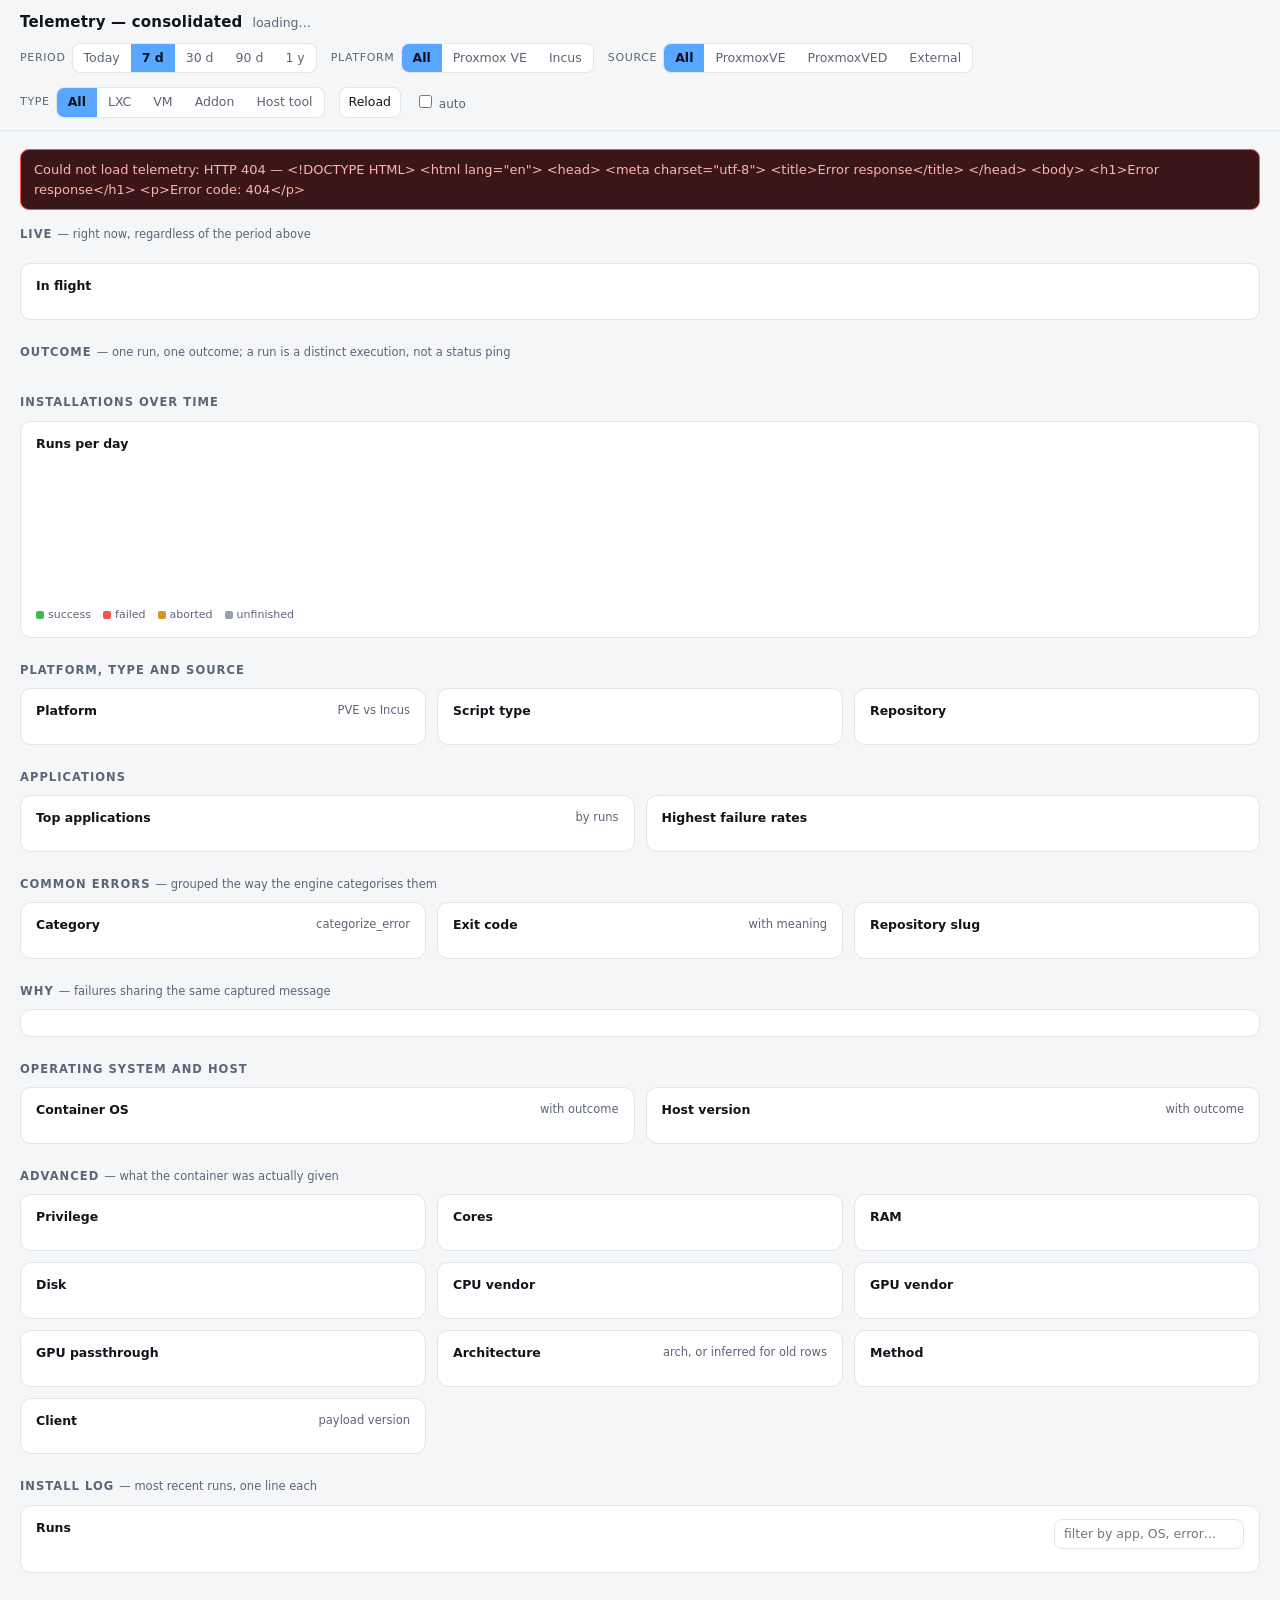
==== commit a3537c5e: "Telemetry service: store what the engine sends, and stop two wrong numbers Six columns the engine ei" ====
--- a/public/templates/new/index.html
+++ b/public/templates/new/index.html
@@ -239,9 +239,11 @@
       <div class="card"><h3>CPU vendor</h3><div class="bars" id="by_cpu"></div></div>
       <div class="card"><h3>GPU vendor</h3><div class="bars" id="by_gpu"></div></div>
       <div class="card"><h3>GPU passthrough</h3><div class="bars" id="by_gpu_passthrough"></div></div>
-      <div class="card"><h3>Architecture <span>has_arm; arch is not stored</span></h3>
+      <div class="card"><h3>Architecture <span>arch, or inferred for old rows</span></h3>
         <div class="bars" id="by_arm"></div></div>
       <div class="card"><h3>Method</h3><div class="bars" id="by_method"></div></div>
+      <div class="card"><h3>Client <span>payload version</span></h3>
+        <div class="bars" id="by_client"></div></div>
     </div>
   </section>
 
@@ -458,6 +460,7 @@
   bars("by_gpu_passthrough", d.by_gpu_passthrough);
   bars("by_arm", d.by_arm);
   bars("by_method", d.by_method);
+  bars("by_client", d.by_client);
 
   const ec = d.exit_codes || [];
   $("exit_codes").innerHTML = ec.length ? `<table>
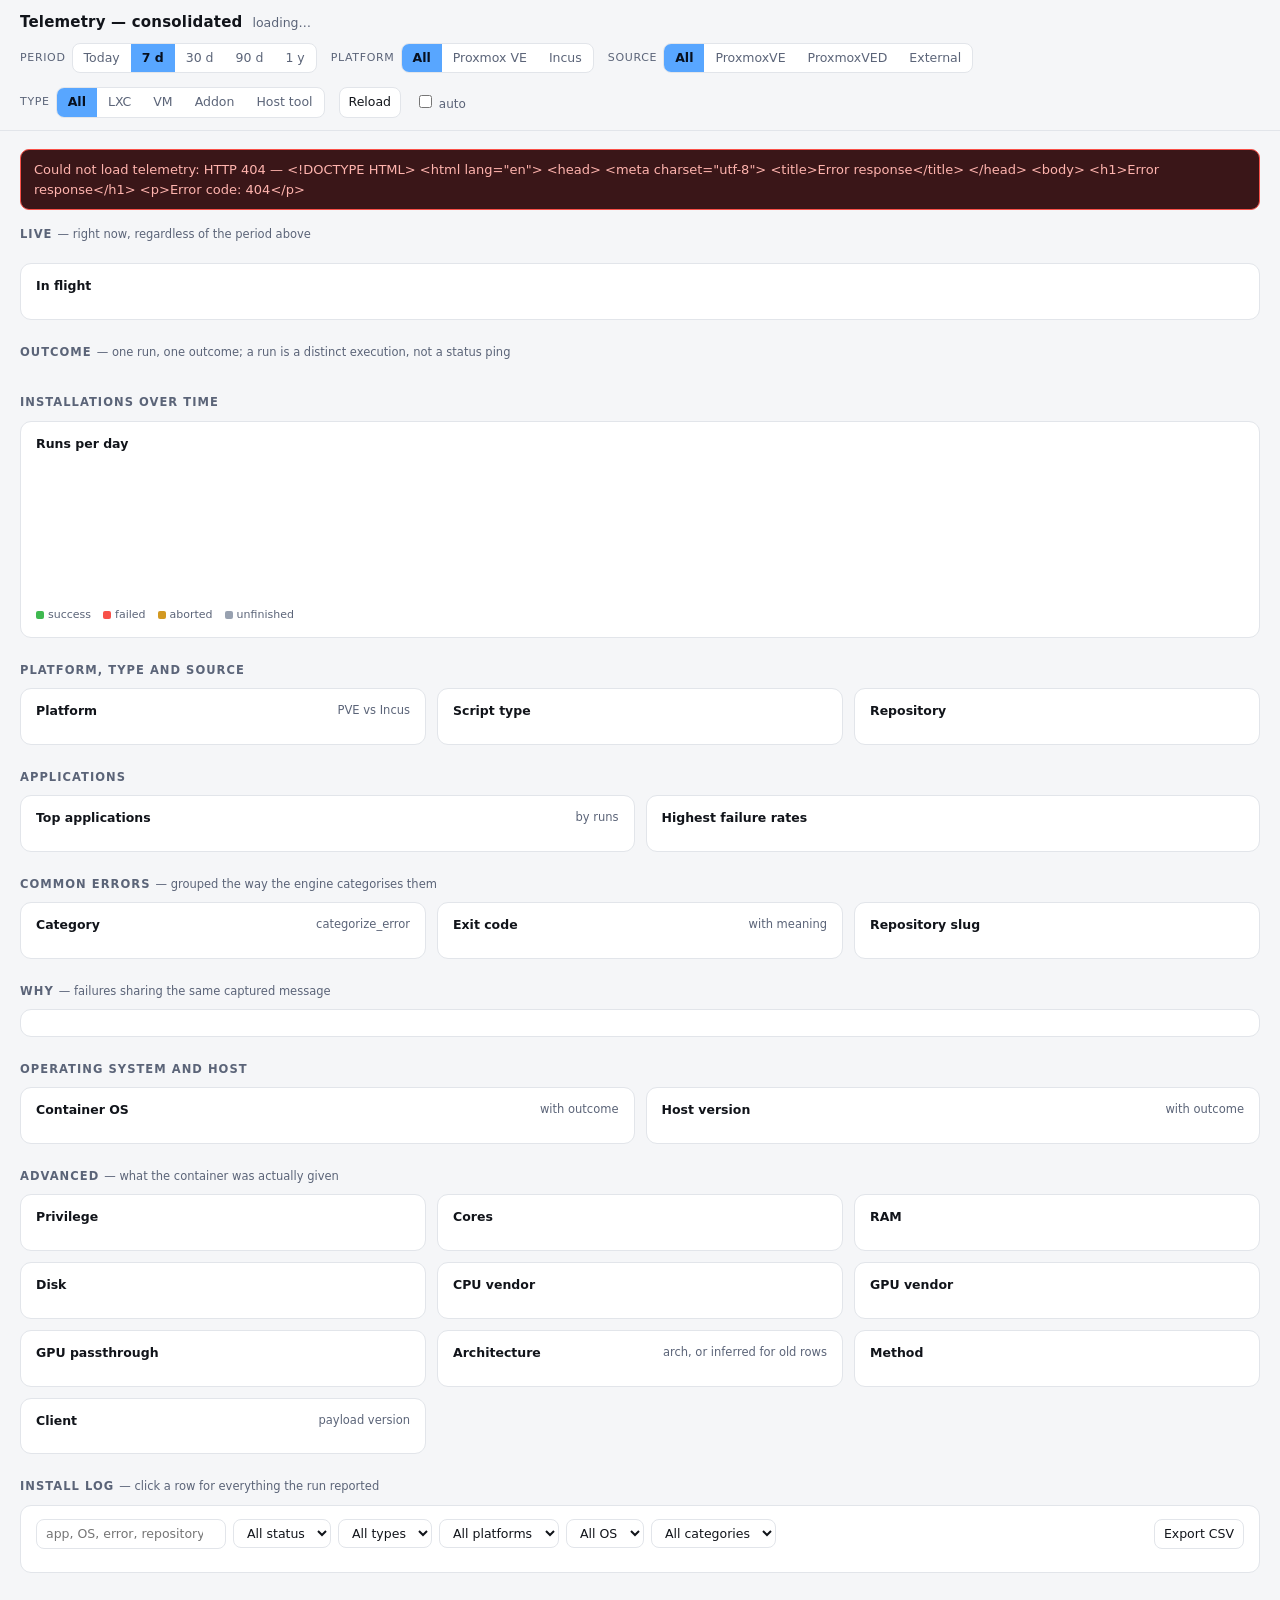
==== commit 1532ac34: "Install log: filters, a detail dialog, and everything the run reported The log was a bare table with" ====
--- a/public/templates/new/index.html
+++ b/public/templates/new/index.html
@@ -107,6 +107,33 @@
           font-size:12.5px; }
   #warn code { color:#f2cc7a; }
   .accentv { color:var(--accent); }
+  .logbar { display:flex; flex-wrap:wrap; gap:7px; align-items:center;
+            margin-bottom:10px; }
+  .logbar select { max-width:170px; }
+  tr.row { cursor:pointer; }
+  tr.row:hover td { background:var(--panel2); }
+  .modal { display:none; position:fixed; inset:0; z-index:50;
+           background:rgba(0,0,0,.6); padding:28px; overflow:auto; }
+  .modal.on { display:block; }
+  .sheet { max-width:900px; margin:0 auto; background:var(--panel);
+           border:1px solid var(--line); border-radius:13px; }
+  .sheethead { display:flex; justify-content:space-between; align-items:center;
+               gap:10px; padding:13px 16px; border-bottom:1px solid var(--line);
+               position:sticky; top:0; background:var(--panel);
+               border-radius:13px 13px 0 0; }
+  .sheetbody { padding:6px 16px 16px; }
+  .kv { display:grid; grid-template-columns:190px 1fr; gap:2px 14px;
+        font-size:12.5px; padding:8px 0; }
+  .kv dt { color:var(--muted); padding:3px 0; }
+  .kv dd { margin:0; padding:3px 0; word-break:break-word; }
+  .grp { font-size:11px; text-transform:uppercase; letter-spacing:.08em;
+         color:var(--muted); font-weight:650; margin:12px 0 0;
+         padding-top:10px; border-top:1px solid var(--line); }
+  .grp:first-child { border-top:0; padding-top:0; margin-top:0; }
+  pre.err { background:var(--panel2); border:1px solid var(--line);
+            border-radius:8px; padding:9px 11px; margin:6px 0 0;
+            font:11.5px/1.5 ui-monospace,SFMono-Regular,Menlo,monospace;
+            white-space:pre-wrap; word-break:break-word; }
   input[type=search] { background:var(--panel); border:1px solid var(--line);
                        color:var(--ink); border-radius:8px; padding:5px 9px;
                        font:inherit; font-size:12.5px; min-width:190px; }
@@ -248,14 +275,29 @@
   </section>
 
   <section>
-    <h2>Install log <span class="n">— most recent runs, one line each</span></h2>
+    <h2>Install log <span class="n">— click a row for everything the run reported</span></h2>
     <div class="card">
-      <h3>Runs
-        <span><input type="search" id="logq" placeholder="filter by app, OS, error…"></span>
-      </h3>
+      <div class="logbar">
+        <input type="search" id="logq" placeholder="app, OS, error, repository…">
+        <select id="fStatus" data-all="All status"><option value="">All status</option></select>
+        <select id="fType" data-all="All types"><option value="">All types</option></select>
+        <select id="fPlatform" data-all="All platforms"><option value="">All platforms</option></select>
+        <select id="fOs" data-all="All OS"><option value="">All OS</option></select>
+        <select id="fCat" data-all="All categories"><option value="">All categories</option></select>
+        <span class="note" id="logCount"></span>
+        <button class="btn" id="logCsv" style="margin-left:auto">Export CSV</button>
+      </div>
       <div class="scroll" id="recent"></div>
     </div>
   </section>
+
+  <div id="modal" class="modal"><div class="sheet">
+    <div class="sheethead">
+      <b id="mTitle">Run</b>
+      <button class="btn" id="mClose">Close</button>
+    </div>
+    <div class="sheetbody" id="mBody"></div>
+  </div></div>
 </main>
 
 <script>
@@ -347,69 +389,141 @@
   $("trendMeta").textContent = `${days.length} day(s), peak ${n(max)}`;
 }
 
+/* Options come from the data, not a hardcoded list: a status or category that
+   never appears in this window should not be offered as a filter. */
+function fillFilter(id, values) {
+  const sel = document.getElementById(id);
+  const keep = sel.value;
+  const opts = [...new Set(values.filter(Boolean))].sort();
+  sel.innerHTML = `<option value="">${sel.dataset.all}</option>` +
+    opts.map(v => `<option value="${esc(v)}">${esc(v)}</option>`).join("");
+  if (opts.includes(keep)) sel.value = keep;
+}
+
+function logRows() {
+  const q = ($("logq").value || "").toLowerCase().trim();
+  const f = {
+    status: $("fStatus").value, type: $("fType").value,
+    platform: $("fPlatform").value, os: $("fOs").value, cat: $("fCat").value,
+  };
+  return (DATA.recent || []).filter(r =>
+    (!f.status || r.status === f.status) &&
+    (!f.type || r.type === f.type) &&
+    (!f.platform || r.platform === f.platform) &&
+    (!f.os || r.os === f.os) &&
+    (!f.cat || r.category === f.cat) &&
+    (!q || [r.app, r.os, r.error, r.failed_command, r.category, r.platform,
+            r.type, r.repo, r.host_version]
+      .some(v => String(v || "").toLowerCase().includes(q))));
+}
+
+const statusCls = s => s === "success" ? "ok" : s === "failed" ? "bad"
+  : s === "aborted" ? "warn" : "idle";
+
 function renderLog() {
-  const q = ($("logq").value || "").toLowerCase().trim();
-  const rows = (DATA.recent || []).filter(r => !q ||
-    [r.app, r.os, r.error, r.category, r.platform, r.type, r.repo]
-      .some(v => String(v || "").toLowerCase().includes(q)));
-  const cls = s => s === "success" ? "ok" : s === "failed" ? "bad"
-    : s === "aborted" ? "warn" : "idle";
+  const rows = logRows();
+  $("logCount").textContent =
+    `${rows.length} of ${(DATA.recent || []).length}`;
+
   $("recent").innerHTML = rows.length ? `<table>
     <tr><th>When</th><th>Status</th><th class="num">Exit</th><th>Application</th>
-        <th>Type</th><th>Platform</th><th>OS</th><th>Resources</th>
-        <th class="num">Duration</th><th>Detail</th></tr>
-    ${rows.map(r => `<tr>
+        <th>Type</th><th>Platform</th><th>OS</th><th>Host</th>
+        <th>Resources</th><th class="num">Duration</th><th>Detail</th></tr>
+    ${rows.map((r, i) => `<tr class="row" data-i="${i}">
       <td>${esc(r.last_seen)}</td>
-      <td><span class="pill ${cls(r.status)}">${esc(r.status)}</span></td>
+      <td><span class="pill ${statusCls(r.status)}">${esc(r.status)}</span></td>
       <td class="num">${r.exit_code || ""}</td>
-      <td>${esc(r.app)}</td>
-      <td>${esc(r.type || "—")}</td>
-      <td>${esc(r.platform || "—")}</td>
-      <td>${esc(r.os || "—")}</td>
+      <td>${esc(r.app)}</td><td>${esc(r.type || "—")}</td>
+      <td>${esc(r.platform || "—")}</td><td>${esc(r.os || "—")}</td>
+      <td class="note">${esc(r.host_version || "—")}</td>
       <td class="note">${r.cores ? `${r.cores}C · ${r.ram}M · ${r.disk}G` : "—"}</td>
       <td class="num">${dur(r.duration)}</td>
-      <td><code>${esc(r.error || "")}</code>${r.category
-        ? ` <span class="pill idle">${esc(r.category)}</span>` : ""}</td>
+      <td><code>${esc((r.failed_command || r.error || "").slice(0, 90))}</code>${
+        r.category ? ` <span class="pill idle">${esc(r.category)}</span>` : ""}</td>
     </tr>`).join("")}</table>`
-    : `<div class="empty">${q ? "nothing matches that filter" : "no runs in this window"}</div>`;
-}
-
-/* A failed section names itself and shows the database's own message. The page
-   used to answer 500 for the whole request when one breakdown was wrong, which
-   said nothing about which one. */
-function renderWarnings(list) {
-  const box = $("warn");
-  if (!list || !list.length) { box.style.display = "none"; box.innerHTML = ""; return; }
-  box.style.display = "block";
-  box.innerHTML = `<b>${list.length} section(s) could not be loaded.</b> `
-    + `The rest of the page is unaffected.<ul style="margin:6px 0 0;padding-left:18px">`
-    + list.map(w => `<li><code>${esc(w)}</code></li>`).join("") + "</ul>";
-}
-
-function renderLive(d) {
-  $("live").innerHTML = [
-    ["In flight", n(d.live_in_flight), d.live_in_flight ? "accentv" : "idle",
-      "started, no outcome yet (20 min)"],
-    ["Last hour", n(d.live_last_hour), "", "runs that reported anything"],
-    ["Last 24 h", n(d.live_last_24h), "", "runs that reported anything"],
-  ].map(([k, v, c, h]) => `<div class="card kpi">
-      <div class="v ${c}">${v}</div><div class="k">${k}</div><div class="h">${h}</div>
-    </div>`).join("");
-
-  const rows = d.live_now || [];
-  $("liveMeta").textContent = rows.length ? `${rows.length} run(s)` : "";
-  $("live_now").innerHTML = rows.length ? `<table>
-    <tr><th>Started</th><th>Age</th><th>Status</th><th>Application</th>
-        <th>Type</th><th>Platform</th><th>OS</th><th>Repository</th></tr>
-    ${rows.map(r => `<tr>
-      <td>${esc(r.last_seen)}</td>
-      <td class="${r.duration > 900 ? "warn" : "note"}">${dur(r.duration)}</td>
-      <td><span class="pill idle">${esc(r.status)}</span></td>
-      <td>${esc(r.app)}</td><td>${esc(r.type || "—")}</td>
-      <td>${esc(r.platform || "—")}</td><td>${esc(r.os || "—")}</td>
-      <td class="note">${esc(r.repo || "—")}</td></tr>`).join("")}
-    </table>`
-    : '<div class="empty">nothing running right now</div>';
+    : `<div class="empty">nothing matches these filters</div>`;
+
+  for (const tr of $("recent").querySelectorAll("tr.row")) {
+    tr.addEventListener("click", () => openDetail(rows[+tr.dataset.i]));
+  }
+}
+
+/* Everything the run reported, grouped. Rendered from the row already in hand --
+   no second request, which is the whole point of the page being one. */
+function openDetail(r) {
+  if (!r) return;
+  const row = (k, v, mono) => (v === "" || v == null || v === 0 && k !== "Exit code")
+    ? "" : `<dt>${esc(k)}</dt><dd${mono ? ' class="mono"' : ""}>${esc(v)}</dd>`;
+
+  const groups = [
+    ["Outcome", [
+      ["Status", r.status], ["Exit code", r.exit_code],
+      ["Category", r.category], ["Duration", dur(r.duration)],
+      ["Last seen", r.last_seen],
+    ]],
+    ["Script", [
+      ["Application", r.app], ["Type", r.type], ["Method", r.method],
+      ["Repository", r.repo], ["App version", r.app_version],
+    ]],
+    ["Container", [
+      ["OS", r.os], ["Architecture", r.arch], ["Kernel", r.kernel_version],
+      ["Privilege", r.privileged ? "privileged" : "unprivileged"],
+      ["Cores", r.cores], ["RAM", r.ram ? r.ram + " MB" : ""],
+      ["Disk", r.disk ? r.disk + " GB" : ""],
+    ]],
+    ["Host", [
+      ["Platform", r.platform], ["Version", r.host_version],
+      ["CPU", [r.cpu_vendor, r.cpu_model].filter(Boolean).join(" ")],
+      ["GPU", [r.gpu_vendor, r.gpu_model].filter(Boolean).join(" ")],
+      ["GPU passthrough", r.gpu_passthrough],
+      ["RAM speed", r.ram_speed],
+    ]],
+    ["Reporting", [
+      ["Run", r.run],
+      ["Payload version", r.payload_version || "pre-versioning"],
+    ]],
+  ];
+
+  let html = groups.map(([title, items]) => {
+    const body = items.map(([k, v]) => row(k, v)).join("");
+    return body ? `<div class="grp">${esc(title)}</div><dl class="kv">${body}</dl>` : "";
+  }).join("");
+
+  if (r.failed_command) {
+    html += `<div class="grp">Failing command</div><pre class="err">${
+      esc(r.failed_command)}${r.failed_line ? `\n\nat line ${r.failed_line}` : ""}</pre>`;
+  }
+  if (r.error) {
+    html += `<div class="grp">Reported error</div><pre class="err">${esc(r.error)}</pre>`;
+  }
+
+  $("mTitle").innerHTML =
+    `${esc(r.app)} <span class="pill ${statusCls(r.status)}">${esc(r.status)}</span>`;
+  $("mBody").innerHTML = html;
+  $("modal").classList.add("on");
+}
+
+function closeDetail() { $("modal").classList.remove("on"); }
+
+function exportCsv() {
+  const rows = logRows();
+  if (!rows.length) return;
+  const cols = ["last_seen", "status", "exit_code", "category", "app", "type",
+    "platform", "os", "host_version", "arch", "repo", "method", "cores", "ram",
+    "disk", "privileged", "duration", "failed_command", "failed_line",
+    "kernel_version", "app_version", "payload_version", "error"];
+  const cell = v => {
+    const t = String(v ?? "");
+    return /[",\n]/.test(t) ? `"${t.replace(/"/g, '""')}"` : t;
+  };
+  const csv = [cols.join(","), ...rows.map(r => cols.map(c => cell(r[c])).join(","))]
+    .join("\n");
+  const url = URL.createObjectURL(new Blob([csv], { type: "text/csv;charset=utf-8" }));
+  const a = document.createElement("a");
+  a.href = url;
+  a.download = `telemetry-log-${DATA.days}d.csv`;
+  a.click();
+  URL.revokeObjectURL(url);
 }
 
 function render(d) {
@@ -481,6 +595,12 @@
       <td class="num">${n(x.count)}</td><td class="num">${n(x.apps)}</td></tr>`).join("")}
     </table>` : '<div class="empty">no failure carried a message in this window</div>';
 
+  const rec = d.recent || [];
+  fillFilter("fStatus", rec.map(r => r.status));
+  fillFilter("fType", rec.map(r => r.type));
+  fillFilter("fPlatform", rec.map(r => r.platform));
+  fillFilter("fOs", rec.map(r => r.os));
+  fillFilter("fCat", rec.map(r => r.category));
   renderLog();
 }
 
@@ -511,7 +631,14 @@
   });
 }
 $("reload").addEventListener("click", load);
-$("logq").addEventListener("input", () => DATA && renderLog());
+for (const id of ["logq", "fStatus", "fType", "fPlatform", "fOs", "fCat"]) {
+  $(id).addEventListener("input", () => DATA && renderLog());
+  $(id).addEventListener("change", () => DATA && renderLog());
+}
+$("logCsv").addEventListener("click", () => DATA && exportCsv());
+$("mClose").addEventListener("click", closeDetail);
+$("modal").addEventListener("click", e => { if (e.target.id === "modal") closeDetail(); });
+document.addEventListener("keydown", e => { if (e.key === "Escape") closeDetail(); });
 let timer = null;
 $("auto").addEventListener("change", e => {
   clearInterval(timer);
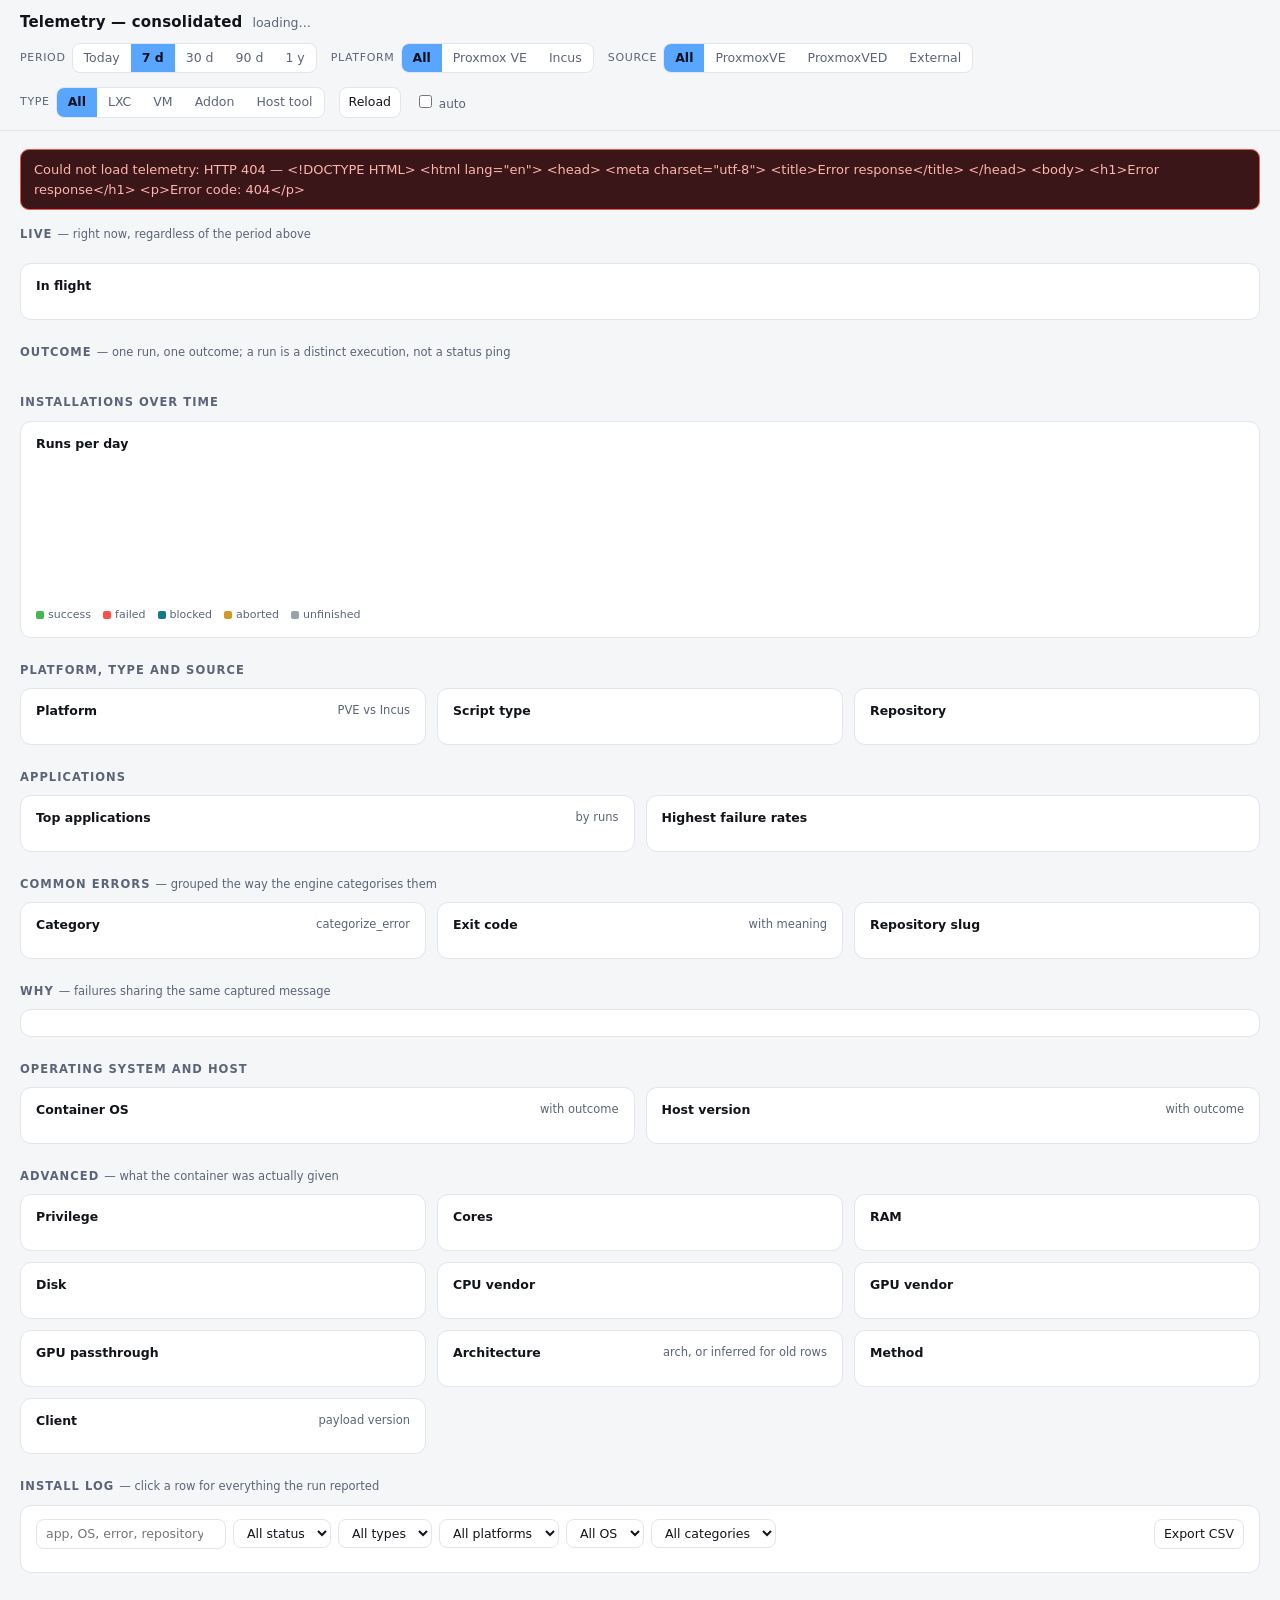
==== commit d10f1897: "Separate what the script did from what the host allowed Two things were counted wrong, and both flat" ====
--- a/public/templates/new/index.html
+++ b/public/templates/new/index.html
@@ -9,10 +9,13 @@
     --bg:#0d1017; --panel:#151922; --panel2:#1b2029; --line:#252b37;
     --ink:#e7eaf0; --muted:#8892a6; --ok:#3fb950; --bad:#f85149;
     --warn:#d29922; --idle:#6e7681; --accent:#58a6ff; --violet:#a371f7;
+    /* blocked: deliberately not a shade of red. The host refused the install;
+       the script never ran and did not fail. */
+    --block:#39c5cf;
   }
   @media (prefers-color-scheme: light) {
     :root { --bg:#f5f6f8; --panel:#fff; --panel2:#f0f2f5; --line:#e2e5ea;
-            --ink:#11141a; --muted:#5b6478; --idle:#98a1b0; }
+            --ink:#11141a; --muted:#5b6478; --idle:#98a1b0; --block:#127b83; }
   }
   * { box-sizing:border-box; }
   body { margin:0; background:var(--bg); color:var(--ink);
@@ -54,7 +57,7 @@
   .kpi .k { color:var(--muted); font-size:12px; margin-top:1px; }
   .kpi .h { color:var(--muted); font-size:11px; margin-top:5px; }
   .ok{color:var(--ok)} .bad{color:var(--bad)} .warn{color:var(--warn)}
-  .idle{color:var(--idle)} .vio{color:var(--violet)}
+  .idle{color:var(--idle)} .vio{color:var(--violet)} .block{color:var(--block)}
   .card h3 { font-size:12.5px; margin:0 0 10px; font-weight:650;
              display:flex; justify-content:space-between; gap:8px; }
   .card h3 span { color:var(--muted); font-weight:400; font-size:11.5px; }
@@ -204,6 +207,7 @@
       <div class="legend">
         <span><b style="background:var(--ok)"></b>success</span>
         <span><b style="background:var(--bad)"></b>failed</span>
+        <span><b style="background:var(--block)"></b>blocked</span>
         <span><b style="background:var(--warn)"></b>aborted</span>
         <span><b style="background:var(--idle)"></b>unfinished</span>
       </div>
@@ -365,6 +369,7 @@
         <td><span class="stack">
           <i style="width:${g.success / t * 100}%;background:var(--ok)"></i>
           <i style="width:${g.failed / t * 100}%;background:var(--bad)"></i>
+          <i style="width:${(g.blocked || 0) / t * 100}%;background:var(--block)"></i>
           <i style="width:${g.aborted / t * 100}%;background:var(--warn)"></i>
           <i style="width:${g.unfinished / t * 100}%;background:var(--idle)"></i>
         </span></td></tr>`;
@@ -381,8 +386,8 @@
     const t = d.runs || 1;
     const seg = (v, c) => `<i style="height:${v / t * 100}%;background:var(--${c})"></i>`;
     return `<div class="col" style="height:${d.runs / max * 100}%"
-      title="${esc(d.day)} — ${n(d.runs)} runs: ${n(d.success)} ok, ${n(d.failed)} failed, ${n(d.aborted)} aborted, ${n(d.unfinished)} unfinished">
-      ${seg(d.success, "ok")}${seg(d.failed, "bad")}${seg(d.aborted, "warn")}${seg(d.unfinished, "idle")}
+      title="${esc(d.day)} — ${n(d.runs)} runs: ${n(d.success)} ok, ${n(d.failed)} failed, ${n(d.blocked || 0)} blocked, ${n(d.aborted)} aborted, ${n(d.unfinished)} unfinished">
+      ${seg(d.success, "ok")}${seg(d.failed, "bad")}${seg(d.blocked || 0, "block")}${seg(d.aborted, "warn")}${seg(d.unfinished, "idle")}
     </div>`;
   }).join("");
   $("axis").innerHTML = `<span>${esc(days[0].day)}</span><span>${esc(days[days.length - 1].day)}</span>`;
@@ -441,7 +446,9 @@
       <td><code>${esc((r.failed_command || r.error || "").slice(0, 90))}</code>${
         r.category ? ` <span class="pill idle">${esc(r.category)}</span>` : ""}</td>
     </tr>`).join("")}</table>`
-    : `<div class="empty">nothing matches these filters</div>`;
+    : `<div class="empty">${(DATA.recent || []).length
+        ? "nothing matches these filters"
+        : "no runs in this window"}</div>`;
 
   for (const tr of $("recent").querySelectorAll("tr.row")) {
     tr.addEventListener("click", () => openDetail(rows[+tr.dataset.i]));
@@ -526,6 +533,44 @@
   URL.revokeObjectURL(url);
 }
 
+/* A failed section names itself and shows the database's own message. The page
+   used to answer 500 for the whole request when one breakdown was wrong, which
+   said nothing about which one. */
+function renderWarnings(list) {
+  const box = $("warn");
+  if (!list || !list.length) { box.style.display = "none"; box.innerHTML = ""; return; }
+  box.style.display = "block";
+  box.innerHTML = `<b>${list.length} section(s) could not be loaded.</b> `
+    + `The rest of the page is unaffected.<ul style="margin:6px 0 0;padding-left:18px">`
+    + list.map(w => `<li><code>${esc(w)}</code></li>`).join("") + "</ul>";
+}
+
+function renderLive(d) {
+  $("live").innerHTML = [
+    ["In flight", n(d.live_in_flight), d.live_in_flight ? "accentv" : "idle",
+      "started, no outcome yet (20 min)"],
+    ["Last hour", n(d.live_last_hour), "", "runs that reported anything"],
+    ["Last 24 h", n(d.live_last_24h), "", "runs that reported anything"],
+  ].map(([k, v, c, h]) => `<div class="card kpi">
+      <div class="v ${c}">${v}</div><div class="k">${k}</div><div class="h">${h}</div>
+    </div>`).join("");
+
+  const rows = d.live_now || [];
+  $("liveMeta").textContent = rows.length ? `${rows.length} run(s)` : "";
+  $("live_now").innerHTML = rows.length ? `<table>
+    <tr><th>Started</th><th>Age</th><th>Status</th><th>Application</th>
+        <th>Type</th><th>Platform</th><th>OS</th><th>Repository</th></tr>
+    ${rows.map(r => `<tr>
+      <td>${esc(r.last_seen)}</td>
+      <td class="${r.duration > 900 ? "warn" : "note"}">${dur(r.duration)}</td>
+      <td><span class="pill idle">${esc(r.status)}</span></td>
+      <td>${esc(r.app)}</td><td>${esc(r.type || "—")}</td>
+      <td>${esc(r.platform || "—")}</td><td>${esc(r.os || "—")}</td>
+      <td class="note">${esc(r.repo || "—")}</td></tr>`).join("")}
+    </table>`
+    : '<div class="empty">nothing running right now</div>';
+}
+
 function render(d) {
   DATA = d;
   const min = d.min_runs || 10;
@@ -540,8 +585,9 @@
 
   $("kpis").innerHTML = [
     ["Runs", n(d.runs), "", "distinct executions in this window"],
-    ["Success rate", sr.text, sr.cls, `${n(d.success)} of ${n(d.success + d.failed)} that ended`],
-    ["Failed", n(d.failed), d.failed ? "bad" : "", "reported a terminal failure"],
+    ["Success rate", sr.text, sr.cls, `${n(d.success)} of ${n(d.success + d.failed)}; blocked and aborted excluded`],
+    ["Failed", n(d.failed), d.failed ? "bad" : "", "the install ran and failed"],
+    ["Blocked", n(d.blocked || 0), d.blocked ? "block" : "", "the host never let the install start"],
     ["Aborted", n(d.aborted), d.aborted ? "warn" : "", "stopped by the user"],
     ["Unfinished", n(d.unfinished), d.unfinished ? "idle" : "", "never reported an ending"],
     ["Median install", dur(d.median_duration), "", "successful runs only"],
